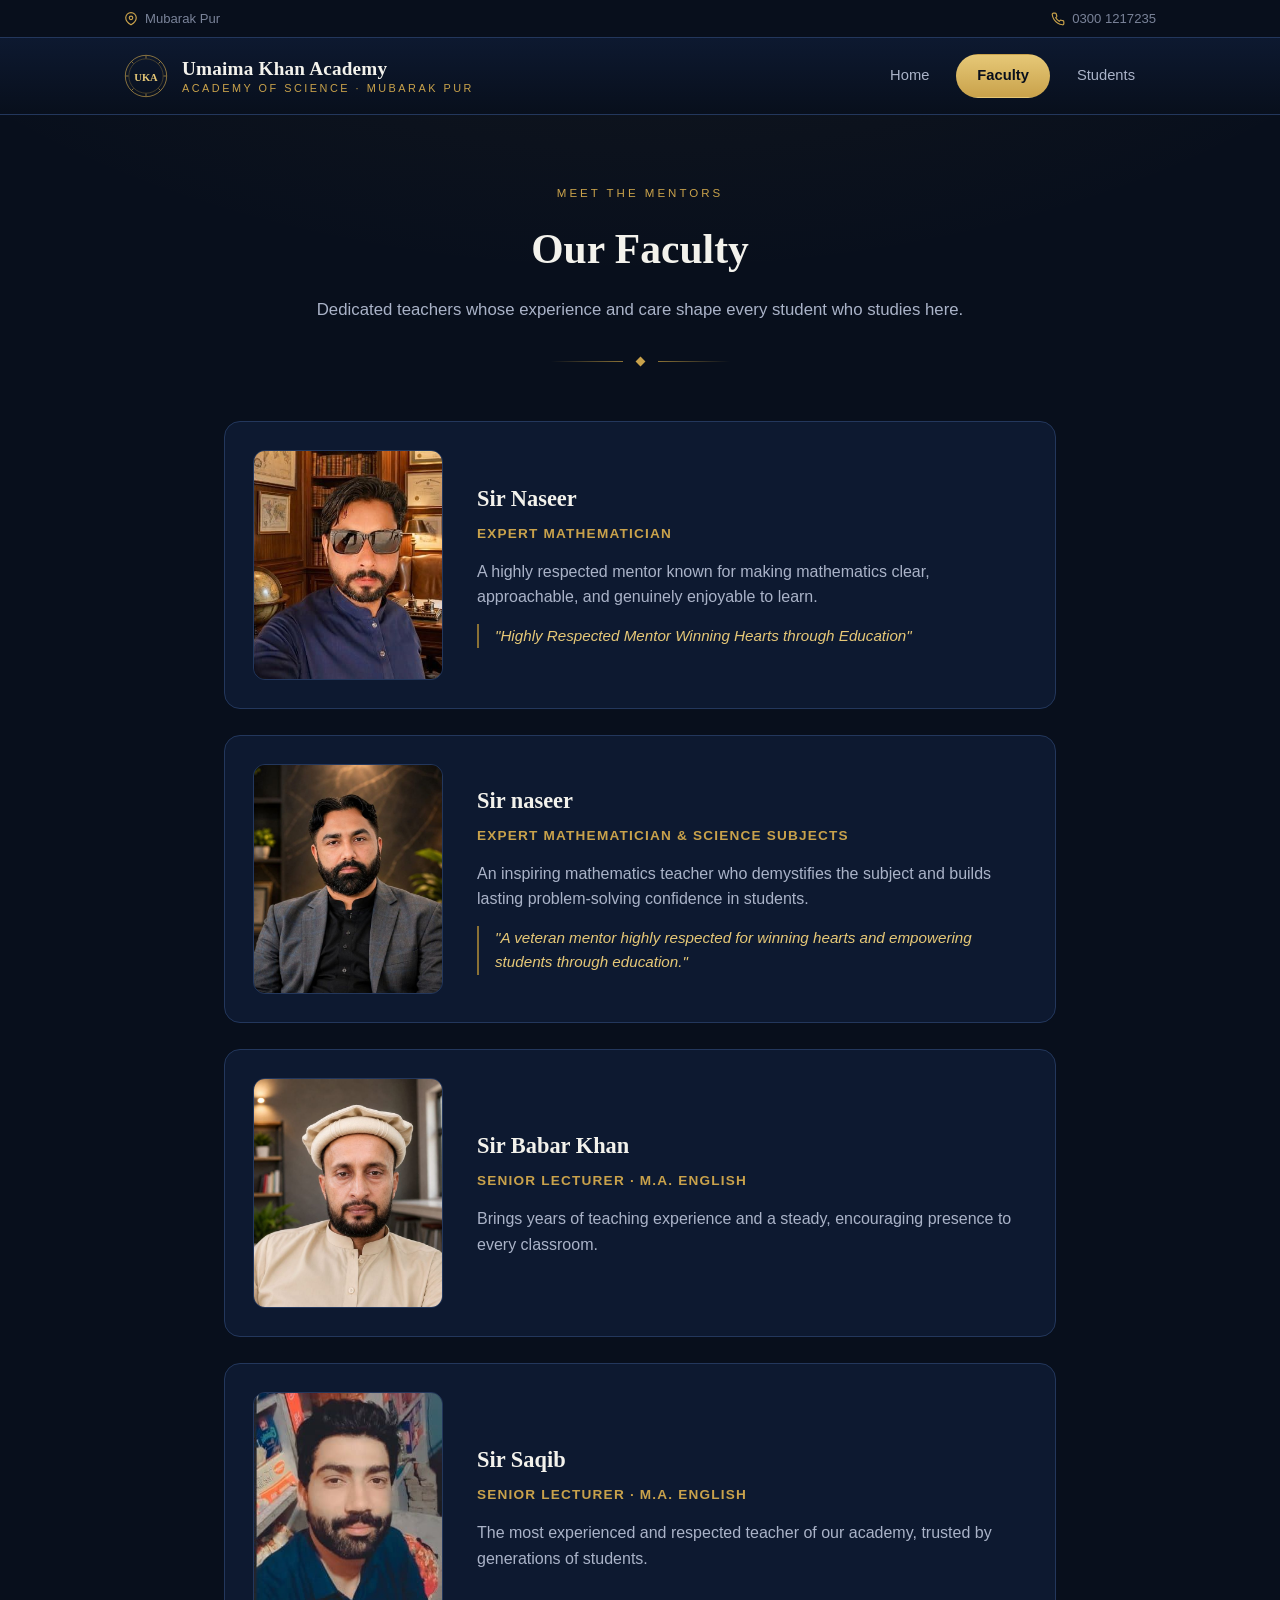
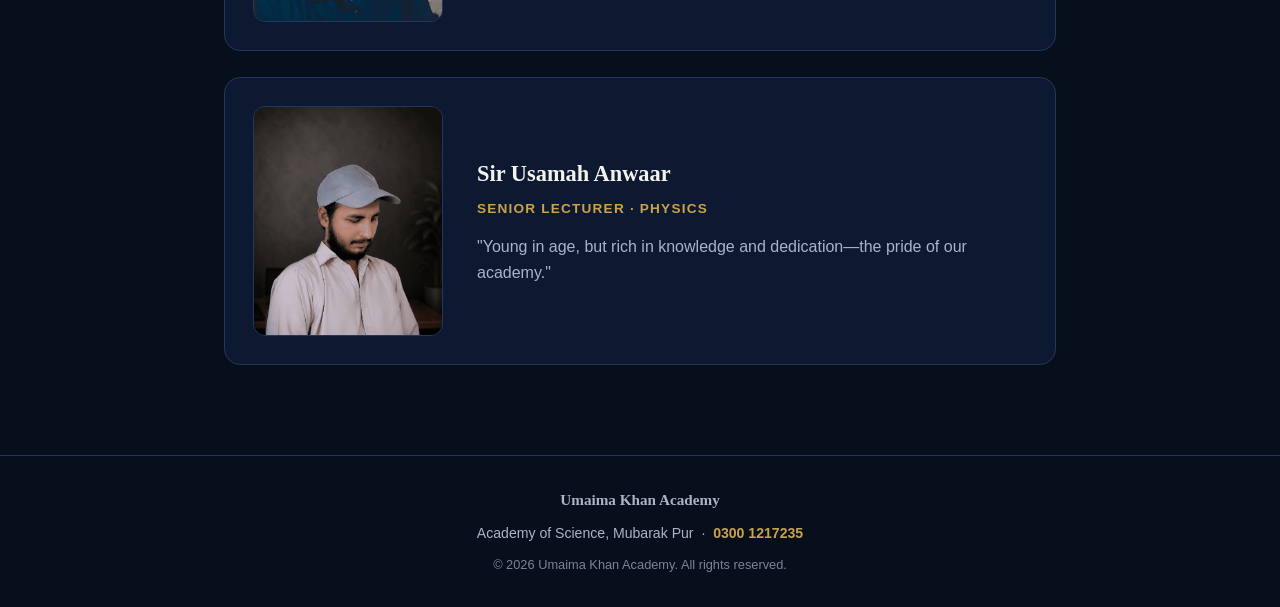
==== sir.html @ 602ef36a "Update sir.html" ====
<!DOCTYPE html>
<html lang="en">
<head>
    <meta charset="UTF-8">
    <meta name="viewport" content="width=device-width, initial-scale=1.0">
    <meta name="description" content="Meet the dedicated faculty of Umaima Khan Academy, Mubarak Pur — experienced mentors in Mathematics, Science, and English.">
    <meta name="theme-color" content="#080f1c">
    <link rel="icon" href="data:image/svg+xml,%3Csvg xmlns='http://www.w3.org/2000/svg' viewBox='0 0 100 100'%3E%3Ccircle cx='50' cy='50' r='47' fill='%23080f1c'/%3E%3Ccircle cx='50' cy='50' r='40' fill='none' stroke='%23c9a24b' stroke-width='3'/%3E%3Ctext x='50' y='63' text-anchor='middle' font-family='Georgia,serif' font-size='32' font-weight='700' fill='%23e6c877'%3EUKA%3C/text%3E%3C/svg%3E">
    <title>Our Faculty — Umaima Khan Academy</title>
    <link rel="preconnect" href="https://fonts.googleapis.com">
    <link rel="preconnect" href="https://fonts.gstatic.com" crossorigin>
    <link rel="stylesheet" href="css/style.css">
    <script src="js/splash.js" defer></script>
</head>
<body>

    <div id="site-splash" data-duration="1500" data-name="Rajab Khan" aria-hidden="true">
        <div class="spl-plaque">
            <span class="spl-corner spl-corner-tl"></span>
            <span class="spl-corner spl-corner-tr"></span>
            <span class="spl-corner spl-corner-bl"></span>
            <span class="spl-corner spl-corner-br"></span>

            <div class="spl-flourish">
                <svg viewBox="0 0 60 32" fill="none" xmlns="http://www.w3.org/2000/svg">
                    <path d="M2 16C10 16 12 6 20 6C26 6 26 16 30 16" stroke="currentColor" stroke-width="1" stroke-linecap="round"/>
                    <path d="M58 16C50 16 48 6 40 6C34 6 34 16 30 16" stroke="currentColor" stroke-width="1" stroke-linecap="round"/>
                    <circle cx="30" cy="16" r="2.4" fill="currentColor"/>
                </svg>
            </div>

            <div class="spl-ornament">
                <span class="spl-cline"></span><span class="spl-cdiamond"></span><span class="spl-cline spl-right"></span>
            </div>
            <div class="spl-eyebrow">Designed &amp; Developed by</div>
            <div class="spl-name">
                <span class="spl-shine"></span>
                <span class="spl-underline"></span>
            </div>
            <div class="spl-sub">Learn by <b>Hafiz Muhammad Husnain</b></div>

            <div class="spl-load-wrap">
                <div class="spl-load-track"><div class="spl-load-fill"></div></div>
                <span class="spl-load-label">LOADING <span class="spl-pct">0%</span></span>
            </div>
        </div>
    </div>


    <div class="topbar">
        <div class="topbar-inner">
            <span class="topbar-item topbar-address">
                <svg viewBox="0 0 24 24" fill="none" stroke="currentColor" stroke-width="2" stroke-linecap="round" stroke-linejoin="round"><path d="M21 10c0 7-9 12-9 12s-9-5-9-12a9 9 0 0 1 18 0z"/><circle cx="12" cy="10" r="3"/></svg>
                Mubarak Pur
            </span>
            <a href="tel:+923001217235" class="topbar-item">
                <svg viewBox="0 0 24 24" fill="none" stroke="currentColor" stroke-width="2" stroke-linecap="round" stroke-linejoin="round"><path d="M22 16.92v3a2 2 0 0 1-2.18 2 19.79 19.79 0 0 1-8.63-3.07 19.5 19.5 0 0 1-6-6 19.79 19.79 0 0 1-3.07-8.67A2 2 0 0 1 4.11 2h3a2 2 0 0 1 2 1.72c.127.96.361 1.903.7 2.81a2 2 0 0 1-.45 2.11L8.09 9.91a16 16 0 0 0 6 6l1.27-1.27a2 2 0 0 1 2.11-.45c.907.339 1.85.573 2.81.7A2 2 0 0 1 22 16.92z"/></svg>
                0300 1217235
            </a>
        </div>
    </div>

    <header class="site-header">
        <div class="nav-inner">
            <a href="index.html" class="brand">
                <svg class="crest" viewBox="0 0 100 100" role="img" aria-label="Umaima Khan Academy crest">
                    <circle cx="50" cy="50" r="47" fill="none" stroke="#c9a24b" stroke-width="1.5"/>
                    <circle cx="50" cy="50" r="39" fill="none" stroke="#8a7135" stroke-width="1"/>
                    <g stroke="#c9a24b" stroke-width="1.5">
                        <line x1="50" y1="4" x2="50" y2="10"/>
                        <line x1="50" y1="90" x2="50" y2="96"/>
                        <line x1="4" y1="50" x2="10" y2="50"/>
                        <line x1="90" y1="50" x2="96" y2="50"/>
                        <line x1="17" y1="17" x2="21.5" y2="21.5"/>
                        <line x1="83" y1="17" x2="78.5" y2="21.5"/>
                        <line x1="17" y1="83" x2="21.5" y2="78.5"/>
                        <line x1="83" y1="83" x2="78.5" y2="78.5"/>
                    </g>
                    <text x="50" y="61" text-anchor="middle" font-family="Fraunces, serif" font-size="24" font-weight="600" fill="#e6c877">UKA</text>
                </svg>
                <span class="brand-text">
                    <span class="brand-name">Umaima Khan Academy</span>
                    <span class="brand-tag">Academy of Science · Mubarak Pur</span>
                </span>
            </a>
            <ul class="nav-links">
                <li><a href="index.html">Home</a></li>
                <li><a href="sir.html" class="active">Faculty</a></li>
                <li><a href="student.html">Students</a></li>
            </ul>
        </div>
    </header>

    <div class="page-header">
        <span class="eyebrow">Meet the mentors</span>
        <h1>Our Faculty</h1>
        <p>Dedicated teachers whose experience and care shape every student who studies here.</p>
    </div>
    <div class="ornament">
        <span class="line"></span><span class="diamond"></span><span class="line right"></span>
    </div>

    <main class="faculty-list">

        <div class="teacher-card">
            <div class="teacher-photo">
                <img src="naseer.jpg" alt="Sir Naseer" loading="lazy" decoding="async">
            </div>
            <div class="teacher-info">
                <span class="teacher-name">Sir Naseer</span>
                <span class="teacher-role">Expert Mathematician</span>
                <p class="teacher-desc">A highly respected mentor known for making mathematics clear, approachable, and genuinely enjoyable to learn.</p>
                <p class="teacher-quote">"Highly Respected Mentor Winning Hearts through Education"</p>
            </div>
        </div>
        
        <div class="teacher-card">
            <div class="teacher-photo">
                <img src="imran.jpg" alt="MUHAMMAD IMRAN WAZIR" loading="lazy" decoding="async">
            </div>
            <div class="teacher-info">
                <span class="teacher-name">Sir naseer</span>
                <span class="teacher-role">Expert Mathematician & Science Subjects</span>
                <p class="teacher-desc">An inspiring mathematics teacher who demystifies the subject and builds lasting problem-solving confidence in students.</p>
                <p class="teacher-quote">"A veteran mentor highly respected for winning hearts and empowering students through education."</p>
            </div>
        </div>
        
        <div class="teacher-card">
            <div class="teacher-photo">
                <img src="babar.jpg" alt="Sir Babar khan" loading="lazy" decoding="async">
            </div>
            <div class="teacher-info">
                <span class="teacher-name">Sir Babar Khan</span>
                <span class="teacher-role">Senior Lecturer · M.A. English</span>
                <p class="teacher-desc">Brings years of teaching experience and a steady, encouraging presence to every classroom.</p>
            </div>
        </div>

        <div class="teacher-card">
            <div class="teacher-photo">
                <img src="saqib.jpg" alt="Sir Saqib" loading="lazy" decoding="async">
            </div>
            <div class="teacher-info">
                <span class="teacher-name">Sir Saqib</span>
                <span class="teacher-role">Senior Lecturer · M.A. English</span>
                <p class="teacher-desc">The most experienced and respected teacher of our academy, trusted by generations of students.</p>
            </div>
        </div>

        <div class="teacher-card">
            <div class="teacher-photo">
                <img src="osama.png" alt="osama" loading="lazy" decoding="async">
            </div>
            <div class="teacher-info">
                <span class="teacher-name">Sir Usamah Anwaar</span>
                <span class="teacher-role">Senior Lecturer · Physics</span>
                <p class="teacher-desc">"Young in age, but rich in knowledge and dedication—the pride of our academy."</p>
            </div>
        </div>

    </main>

    <footer class="site-footer">
        <div class="footer-inner">
            <span class="footer-brand">Umaima Khan Academy</span>
            <span class="footer-contact">Academy of Science, Mubarak Pur &nbsp;·&nbsp; <a href="tel:+923001217235">0300 1217235</a></span>
            <span class="footer-copy">&copy; 2026 Umaima Khan Academy. All rights reserved.</span>
        </div>
    </footer>

</body>
</html>
---- css/style.css ----
/* =========================================================
   UMAIMA KHAN ACADEMY — Official site stylesheet
   Palette: deep navy + certificate gold, academic serif + clean sans
   ========================================================= */

:root {
    --navy-950: #080f1c;
    --navy-900: #0d1930;
    --navy-850: #11213d;
    --navy-800: #172a4a;
    --navy-border: #23375c;

    --gold: #c9a24b;
    --gold-light: #e6c877;
    --gold-dim: #8a7135;

    --emerald: #2f8f6f;

    --text-primary: #f3f2ec;
    --text-secondary: #aab3c8;
    --text-muted: #7a8399;

    --serif: 'Fraunces', 'Georgia', serif;
    --sans: 'Inter', -apple-system, BlinkMacSystemFont, sans-serif;

    --container: 1080px;
}

* {
    margin: 0;
    padding: 0;
    box-sizing: border-box;
}

html {
    scroll-behavior: smooth;
}

body {
    background:
        radial-gradient(ellipse 900px 500px at 50% -10%, rgba(201, 162, 75, 0.08), transparent),
        var(--navy-950);
    color: var(--text-primary);
    font-family: var(--sans);
    line-height: 1.6;
    min-height: 100vh;
    display: flex;
    flex-direction: column;
}

a { color: inherit; }
img { display: block; max-width: 100%; }

:focus-visible {
    outline: 2px solid var(--gold-light);
    outline-offset: 3px;
}

/* ---------- Crest / emblem ---------- */
.crest {
    width: 44px;
    height: 44px;
    flex-shrink: 0;
}

.crest-lg {
    width: 96px;
    height: 96px;
    margin: 0 auto 28px auto;
}

/* ---------- Top utility bar ---------- */
.topbar {
    background: var(--navy-950);
    border-bottom: 1px solid var(--navy-border);
    font-size: 0.82rem;
    color: var(--text-muted);
}

.topbar-inner {
    max-width: var(--container);
    margin: 0 auto;
    padding: 8px 24px;
    display: flex;
    align-items: center;
    justify-content: space-between;
    gap: 16px;
}

.topbar-item {
    display: flex;
    align-items: center;
    gap: 7px;
    text-decoration: none;
    color: var(--text-muted);
    transition: color 0.2s ease;
}

.topbar-item svg {
    width: 14px;
    height: 14px;
    color: var(--gold);
    flex-shrink: 0;
}

a.topbar-item:hover {
    color: var(--gold-light);
}

/* ---------- Header / Nav ---------- */
.site-header {
    background: linear-gradient(180deg, var(--navy-900), var(--navy-950));
    border-bottom: 1px solid var(--navy-border);
    position: sticky;
    top: 0;
    z-index: 50;
}

.nav-inner {
    max-width: var(--container);
    margin: 0 auto;
    padding: 16px 24px;
    display: flex;
    align-items: center;
    justify-content: space-between;
    gap: 20px;
}

.brand {
    display: flex;
    align-items: center;
    gap: 14px;
    text-decoration: none;
}

.brand-text {
    display: flex;
    flex-direction: column;
    line-height: 1.15;
}

.brand-name {
    font-family: var(--serif);
    font-weight: 600;
    font-size: 1.2rem;
    color: var(--text-primary);
    letter-spacing: 0.2px;
    white-space: nowrap;
}

.brand-tag {
    font-size: 0.68rem;
    letter-spacing: 2.5px;
    text-transform: uppercase;
    color: var(--gold);
    margin-top: 2px;
}

.nav-links {
    display: flex;
    gap: 6px;
    list-style: none;
}

.nav-links a {
    display: inline-block;
    text-decoration: none;
    padding: 9px 20px;
    font-size: 0.92rem;
    font-weight: 500;
    color: var(--text-secondary);
    border-radius: 999px;
    border: 1px solid transparent;
    transition: all 0.25s ease;
}

.nav-links a:hover {
    color: var(--text-primary);
    border-color: var(--navy-border);
    background: var(--navy-850);
}

.nav-links a.active {
    color: var(--navy-950);
    background: linear-gradient(180deg, var(--gold-light), var(--gold));
    font-weight: 600;
}

/* ---------- Page header (interior pages) ---------- */
.page-header {
    text-align: center;
    max-width: 720px;
    margin: 64px auto 8px auto;
    padding: 0 24px;
}

.eyebrow {
    display: inline-block;
    font-size: 0.72rem;
    letter-spacing: 3px;
    text-transform: uppercase;
    color: var(--gold);
    margin-bottom: 14px;
}

.page-header h1 {
    font-family: var(--serif);
    font-weight: 600;
    font-size: 2.6rem;
    color: var(--text-primary);
}

.page-header p {
    margin-top: 14px;
    color: var(--text-secondary);
    font-size: 1.05rem;
}

.ornament {
    display: flex;
    align-items: center;
    justify-content: center;
    gap: 14px;
    margin: 26px auto 56px auto;
}

.ornament .line {
    width: 72px;
    height: 1px;
    background: linear-gradient(90deg, transparent, var(--gold-dim));
}

.ornament .line.right {
    background: linear-gradient(90deg, var(--gold-dim), transparent);
}

.ornament .diamond {
    width: 7px;
    height: 7px;
    background: var(--gold);
    transform: rotate(45deg);
}

/* ---------- Hero (home) ---------- */
.hero {
    max-width: var(--container);
    margin: 0 auto;
    padding: 72px 24px 40px 24px;
    text-align: center;
}

.hero-frame {
    border: 1px solid var(--navy-border);
    border-radius: 4px;
    padding: 56px 32px;
    position: relative;
    background: linear-gradient(180deg, rgba(23, 42, 74, 0.35), transparent);
}

.hero-frame::before,
.hero-frame::after {
    content: "";
    position: absolute;
    width: 28px;
    height: 28px;
    border: 1px solid var(--gold-dim);
}

.hero-frame::before {
    top: -1px;
    left: -1px;
    border-right: none;
    border-bottom: none;
}

.hero-frame::after {
    bottom: -1px;
    right: -1px;
    border-left: none;
    border-top: none;
}

.hero-eyebrow {
    color: var(--text-secondary);
    font-size: 1rem;
    text-transform: uppercase;
    letter-spacing: 4px;
    font-weight: 500;
}

.hero-title {
    font-family: var(--serif);
    font-weight: 700;
    font-size: clamp(2.6rem, 6vw, 4.4rem);
    color: var(--text-primary);
    line-height: 1.1;
    margin: 14px 0 18px 0;
}

.hero-title em {
    font-style: normal;
    color: var(--gold);
}

.hero-sub {
    max-width: 520px;
    margin: 0 auto;
    color: var(--text-secondary);
    font-size: 1.05rem;
}

/* ---------- Feature cards ---------- */
.features {
    max-width: var(--container);
    margin: 20px auto 90px auto;
    padding: 0 24px;
    display: grid;
    grid-template-columns: repeat(3, 1fr);
    gap: 22px;
}

.feature-card {
    background: var(--navy-900);
    border: 1px solid var(--navy-border);
    border-radius: 14px;
    padding: 32px 26px;
    transition: transform 0.25s ease, border-color 0.25s ease;
}

.feature-card:hover {
    transform: translateY(-4px);
    border-color: var(--gold-dim);
}

.feature-icon {
    width: 42px;
    height: 42px;
    margin-bottom: 18px;
    color: var(--gold);
}

.feature-card h3 {
    font-family: var(--serif);
    font-weight: 600;
    font-size: 1.15rem;
    margin-bottom: 8px;
    color: var(--text-primary);
}

.feature-card p {
    color: var(--text-secondary);
    font-size: 0.95rem;
}

/* ---------- Faculty cards ---------- */
.faculty-list {
    max-width: 880px;
    margin: 0 auto;
    padding: 0 24px 90px 24px;
    display: flex;
    flex-direction: column;
    gap: 26px;
}

.teacher-card {
    background: var(--navy-900);
    border: 1px solid var(--navy-border);
    border-radius: 16px;
    padding: 28px;
    display: flex;
    align-items: center;
    gap: 34px;
    transition: transform 0.25s ease, border-color 0.25s ease;
}

.teacher-card:hover {
    transform: translateY(-3px);
    border-color: var(--gold-dim);
}

.teacher-photo {
    width: 190px;
    height: 230px;
    flex-shrink: 0;
    border-radius: 12px;
    overflow: hidden;
    border: 1px solid var(--navy-border);
    position: relative;
    background: var(--navy-850);
}

.teacher-photo img {
    width: 100%;
    height: 100%;
    object-fit: cover;
    object-position: center 15%;
    display: block;
}

.teacher-info {
    flex: 1;
}

.teacher-name {
    font-family: var(--serif);
    font-weight: 600;
    font-size: 1.4rem;
    color: var(--text-primary);
    display: block;
}

.teacher-role {
    color: var(--gold);
    font-size: 0.85rem;
    letter-spacing: 1.2px;
    text-transform: uppercase;
    font-weight: 600;
    display: block;
    margin: 6px 0 14px 0;
}

.teacher-desc {
    color: var(--text-secondary);
    font-size: 1rem;
}

.teacher-quote {
    margin-top: 14px;
    padding-left: 16px;
    border-left: 2px solid var(--gold-dim);
    color: var(--gold-light);
    font-style: italic;
    font-size: 0.95rem;
}

/* ---------- Student grid ---------- */
.student-grid {
    max-width: var(--container);
    margin: 0 auto;
    padding: 0 24px 90px 24px;
    display: grid;
    grid-template-columns: repeat(3, 1fr);
    gap: 22px;
}

.student-card {
    background: var(--navy-900);
    border: 1px solid var(--navy-border);
    border-radius: 14px;
    overflow: hidden;
    transition: transform 0.25s ease, border-color 0.25s ease;
}

.student-card:hover {
    transform: translateY(-4px);
    border-color: var(--gold-dim);
}

.student-photo {
    width: 100%;
    aspect-ratio: 1 / 1;
    overflow: hidden;
    border-bottom: 1px solid var(--navy-border);
    background: var(--navy-850);
    display: flex;
    align-items: center;
    justify-content: center;
    padding: 10px;
    box-sizing: border-box;
}

.student-photo img {
    max-width: 100%;
    max-height: 100%;
    width: auto;
    height: auto;
    object-fit: contain;
    display: block;
    border-radius: 6px;
}

.student-body {
    padding: 18px 20px 22px 20px;
}

.student-name {
    font-family: var(--serif);
    font-weight: 600;
    font-size: 1.15rem;
    color: var(--text-primary);
}

.student-grade {
    display: inline-block;
    margin-top: 8px;
    font-size: 0.75rem;
    letter-spacing: 1px;
    text-transform: uppercase;
    color: var(--navy-950);
    background: linear-gradient(180deg, var(--gold-light), var(--gold));
    padding: 4px 12px;
    border-radius: 999px;
    font-weight: 700;
}

/* ---------- Footer ---------- */
.site-footer {
    margin-top: auto;
    border-top: 1px solid var(--navy-border);
    background: var(--navy-950);
    padding: 32px 24px;
    text-align: center;
}

.footer-inner {
    max-width: var(--container);
    margin: 0 auto;
    display: flex;
    flex-direction: column;
    align-items: center;
    gap: 10px;
}

.footer-brand {
    font-family: var(--serif);
    font-weight: 600;
    color: var(--text-secondary);
    font-size: 0.95rem;
}

.footer-contact {
    color: var(--text-secondary);
    font-size: 0.88rem;
}

.footer-contact a {
    color: var(--gold);
    text-decoration: none;
    font-weight: 600;
}

.footer-contact a:hover {
    color: var(--gold-light);
    text-decoration: underline;
}

.footer-copy {
    color: var(--text-muted);
    font-size: 0.8rem;
}

/* ---------- Responsive ---------- */
@media (max-width: 900px) {
    .features,
    .student-grid {
        grid-template-columns: repeat(2, 1fr);
    }
}

@media (max-width: 720px) {
    .topbar-inner {
        padding: 7px 16px;
        font-size: 0.76rem;
    }

    .topbar-address {
        display: none;
    }

    .nav-inner {
        flex-wrap: wrap;
        justify-content: center;
        gap: 12px;
        padding: 14px 16px;
    }

    .brand-tag {
        display: none;
    }

    .nav-links {
        width: 100%;
        justify-content: center;
    }

    .nav-links a {
        padding: 8px 16px;
        font-size: 0.86rem;
    }

    .hero-frame {
        padding: 40px 20px;
    }

    .teacher-card {
        flex-direction: column;
        text-align: center;
    }

    .teacher-photo {
        width: 100%;
        max-width: 240px;
        height: 240px;
    }

    .teacher-quote {
        text-align: left;
    }
}

@media (max-width: 560px) {
    .features,
    .student-grid {
        grid-template-columns: 1fr;
    }

    .page-header h1 {
        font-size: 2rem;
    }

    .crest {
        width: 38px;
        height: 38px;
    }

    .brand-name {
        font-size: 1.05rem;
    }
}

@media (prefers-reduced-motion: reduce) {
    * {
        transition: none !important;
    }
}

/* =========================================================
   Intro splash (credit screen) — shared across all pages
   Duration is controlled per-page via data-duration on #site-splash;
   see js/splash.js for the timing logic.
   ========================================================= */
#site-splash {
    position: fixed;
    inset: 0;
    z-index: 9999;
    background:
        radial-gradient(ellipse 950px 620px at 50% 40%, rgba(246,205,111,0.18), transparent 62%),
        radial-gradient(ellipse 700px 520px at 78% 80%, rgba(52,168,132,0.14), transparent 65%),
        radial-gradient(ellipse 600px 460px at 15% 15%, rgba(52,168,132,0.10), transparent 65%),
        var(--navy-950);
    display: flex;
    align-items: center;
    justify-content: center;
    text-align: center;
    padding: 20px;
    box-sizing: border-box;
    transition: opacity 0.5s ease;
}

#site-splash.spl-fade-out {
    opacity: 0;
    pointer-events: none;
}

.spl-plaque {
    position: relative;
    box-sizing: border-box;
    max-width: 440px;
    width: 100%;
    padding: 46px 52px;
    border-radius: 4px;
    background: linear-gradient(160deg, rgba(22,34,58,0.68), rgba(10,17,32,0.62));
    border: 1px solid rgba(246, 205, 111, 0.35);
    box-shadow: 0 30px 90px rgba(0,0,0,0.55), 0 0 60px rgba(217,159,47,0.12), inset 0 0 1px rgba(246,205,111,0.45);
    backdrop-filter: blur(4px);
    opacity: 0;
    transform: scale(0.96);
    animation-name: spl-plaque-in;
    animation-timing-function: cubic-bezier(.2,.7,.3,1);
    animation-fill-mode: forwards;
}

.spl-plaque::before {
    content: "";
    position: absolute;
    inset: 6px;
    border: 1px solid rgba(246, 205, 111, 0.16);
    pointer-events: none;
}

@keyframes spl-plaque-in {
    to { opacity: 1; transform: scale(1); }
}

.spl-corner {
    position: absolute;
    width: 15px;
    height: 15px;
    border: 1px solid #f0c869;
    opacity: 0;
    animation-name: spl-corner-in;
    animation-timing-function: ease;
    animation-fill-mode: forwards;
}

.spl-corner-tl { top: -1px; left: -1px; border-right: none; border-bottom: none; }
.spl-corner-tr { top: -1px; right: -1px; border-left: none; border-bottom: none; }
.spl-corner-bl { bottom: -1px; left: -1px; border-right: none; border-top: none; }
.spl-corner-br { bottom: -1px; right: -1px; border-left: none; border-top: none; }

@keyframes spl-corner-in {
    to { opacity: 0.9; }
}

.spl-flourish {
    display: flex;
    align-items: center;
    justify-content: center;
    opacity: 0;
    animation-name: spl-fade-up;
    animation-timing-function: ease;
    animation-fill-mode: forwards;
}

.spl-flourish svg {
    width: 28px;
    height: 15px;
    color: #34a884;
}

.spl-ornament {
    display: flex;
    align-items: center;
    justify-content: center;
    gap: 12px;
    margin-top: 12px;
    opacity: 0;
    animation-name: spl-fade-up;
    animation-timing-function: ease;
    animation-fill-mode: forwards;
}

.spl-ornament .spl-cline {
    width: 38px;
    height: 1px;
    background: linear-gradient(90deg, transparent, #a97a2b);
}

.spl-ornament .spl-cline.spl-right {
    background: linear-gradient(90deg, #a97a2b, transparent);
}

.spl-ornament .spl-cdiamond {
    width: 5px;
    height: 5px;
    background: #f0c869;
    transform: rotate(45deg);
    flex-shrink: 0;
    box-shadow: 0 0 6px rgba(240,200,105,0.7);
}

.spl-eyebrow {
    margin-top: 16px;
    font-family: var(--sans);
    font-weight: 500;
    font-size: 0.68rem;
    letter-spacing: 3.5px;
    text-transform: uppercase;
    color: #b39a6e;
    opacity: 0;
    animation-name: spl-fade-up;
    animation-timing-function: ease;
    animation-fill-mode: forwards;
}

.spl-name {
    margin-top: 10px;
    font-family: var(--serif);
    font-weight: 600;
    font-size: clamp(1.7rem, 7.5vw, 3.1rem);
    letter-spacing: 0.5px;
    position: relative;
    display: inline-block;
    overflow: hidden;
    padding: 0 8px;
    white-space: nowrap;
    max-width: 100%;
    filter: drop-shadow(0 0 14px rgba(240,200,105,0.4));
}

.spl-letter {
    display: inline-block;
    opacity: 0;
    filter: blur(6px);
    transform: translateY(14px);
    animation-name: spl-letter-in;
    animation-timing-function: ease;
    animation-fill-mode: forwards;
    background: linear-gradient(180deg, #fff6df 0%, #f6cd6f 40%, #d99f2f 100%);
    -webkit-background-clip: text;
    background-clip: text;
    color: transparent;
}

.spl-shine {
    position: absolute;
    top: 0;
    left: -60%;
    width: 40%;
    height: 100%;
    background: linear-gradient(120deg, transparent, rgba(255, 246, 220, 0.9), transparent);
    transform: skewX(-20deg);
    animation-name: spl-shine-sweep;
    animation-timing-function: ease;
    animation-fill-mode: forwards;
    pointer-events: none;
    mix-blend-mode: overlay;
}

.spl-underline {
    display: block;
    height: 1px;
    margin: 10px auto 0 auto;
    max-width: 200px;
    background: linear-gradient(90deg, transparent, #f0c869, transparent);
    width: 0%;
    animation-name: spl-draw-line;
    animation-timing-function: ease;
    animation-fill-mode: forwards;
}

.spl-sub {
    margin-top: 18px;
    font-family: var(--sans);
    font-size: clamp(0.76rem, 2.8vw, 0.9rem);
    color: #c4a879;
    letter-spacing: 0.4px;
    opacity: 0;
    animation-name: spl-fade-up;
    animation-timing-function: ease;
    animation-fill-mode: forwards;
}

.spl-sub b {
    color: #f6cd6f;
    font-weight: 600;
}

.spl-load-wrap {
    margin-top: 24px;
    display: flex;
    flex-direction: column;
    align-items: center;
    gap: 8px;
    opacity: 0;
    animation-name: spl-fade-up;
    animation-timing-function: ease;
    animation-fill-mode: forwards;
}

.spl-load-track {
    width: 190px;
    max-width: 55vw;
    height: 2px;
    background: rgba(240, 200, 105, 0.15);
    border-radius: 2px;
    overflow: hidden;
}

.spl-load-fill {
    height: 100%;
    width: 0%;
    background: linear-gradient(90deg, #c9922e, #fff3d0);
    box-shadow: 0 0 8px rgba(240,200,105,0.6);
    animation-name: spl-load-fill;
    animation-timing-function: cubic-bezier(.25,.1,.25,1);
    animation-fill-mode: forwards;
}

.spl-load-label {
    font-family: var(--sans);
    font-size: 0.62rem;
    letter-spacing: 2.5px;
    text-transform: uppercase;
    color: #6d7996;
}

.spl-load-label .spl-pct {
    color: #f0c869;
    font-weight: 600;
}

@keyframes spl-fade-up {
    from { opacity: 0; transform: translateY(8px); }
    to   { opacity: 1; transform: translateY(0); }
}

@keyframes spl-letter-in {
    from { opacity: 0; filter: blur(6px); transform: translateY(14px); }
    to   { opacity: 1; filter: blur(0); transform: translateY(0); }
}

@keyframes spl-shine-sweep {
    from { left: -60%; }
    to   { left: 130%; }
}

@keyframes spl-draw-line {
    from { width: 0%; }
    to   { width: 100%; }
}

@keyframes spl-load-fill {
    from { width: 0%; }
    to   { width: 100%; }
}

@media (max-width: 480px) {
    .spl-plaque { padding: 30px 20px; }
    .spl-flourish svg { width: 22px; height: 12px; }
    .spl-ornament .spl-cline { width: 24px; }
    .spl-eyebrow { font-size: 0.58rem; letter-spacing: 2.5px; }
    .spl-sub { padding: 0 6px; white-space: normal; }
    .spl-corner { width: 11px; height: 11px; }
}

@media (max-width: 340px) {
    .spl-name { font-size: 1.45rem; }
}

@media (prefers-reduced-motion: reduce) {
    #site-splash { display: none !important; }
}
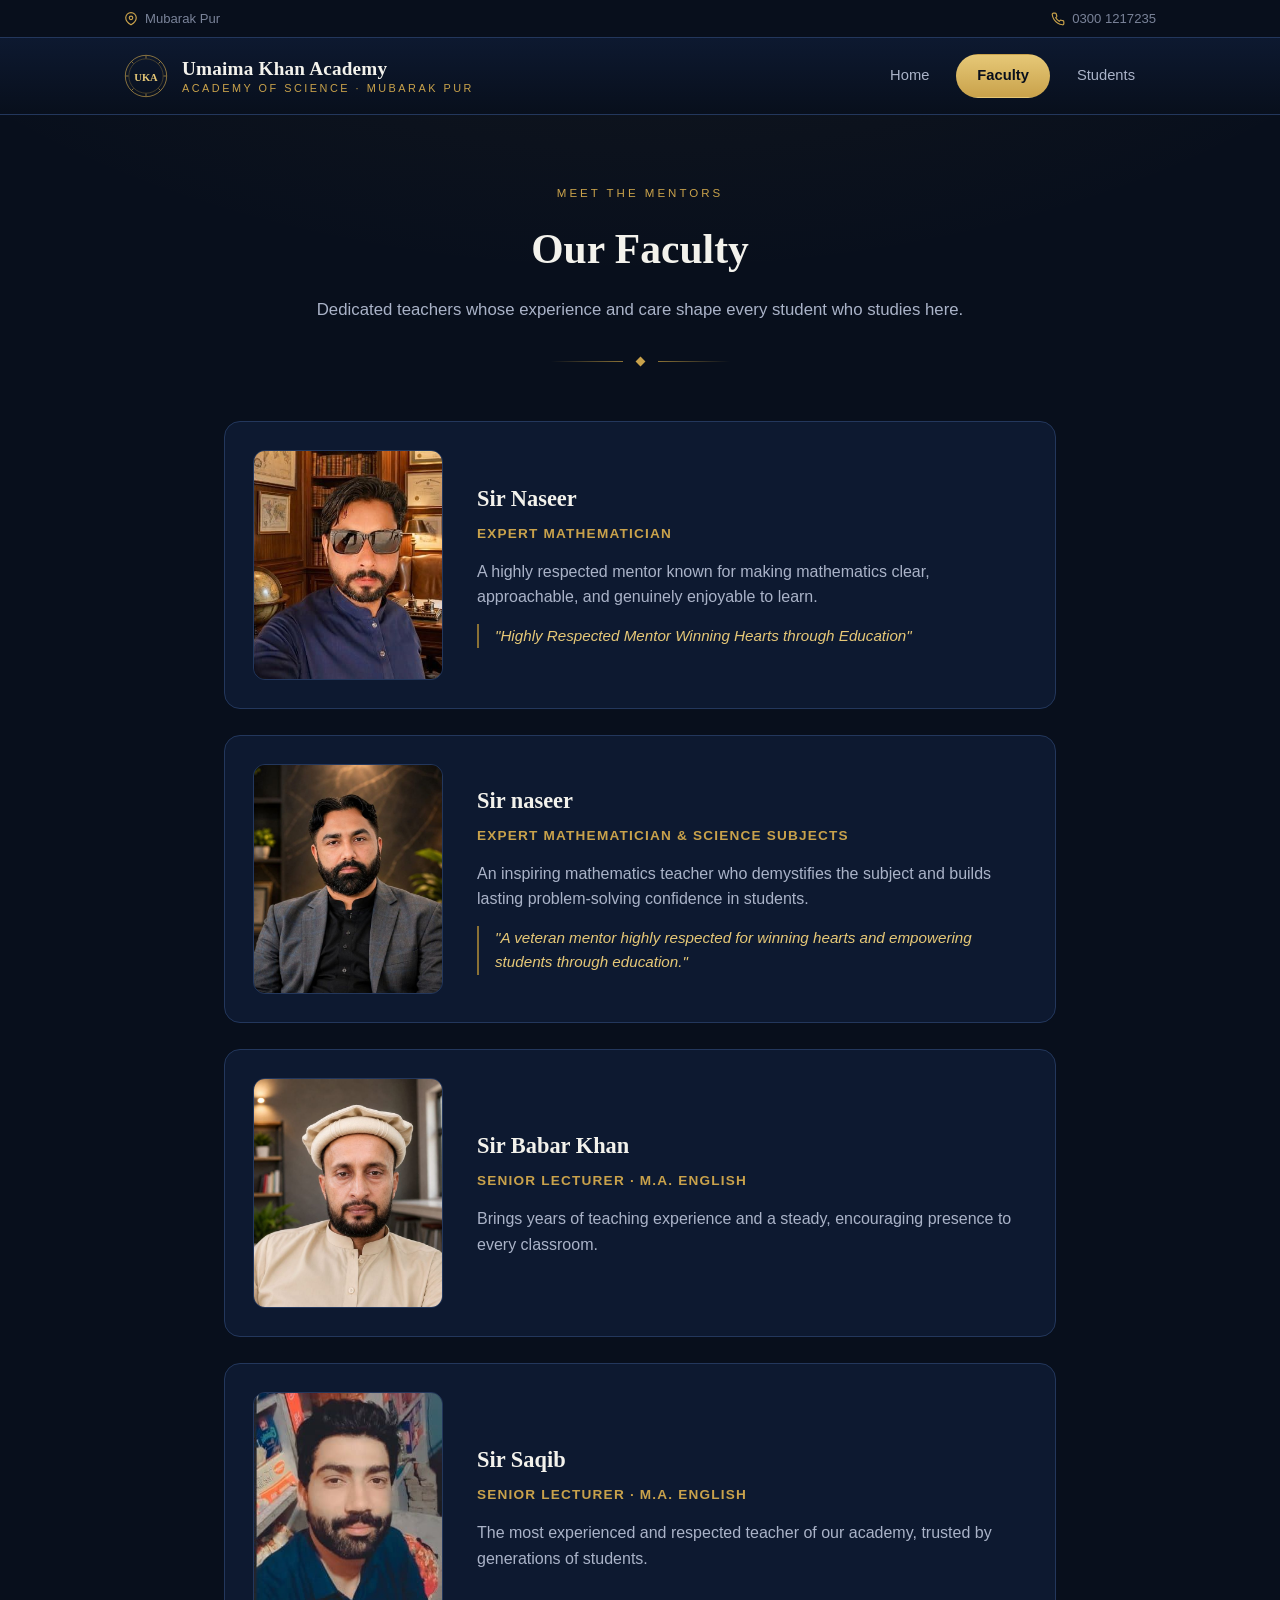
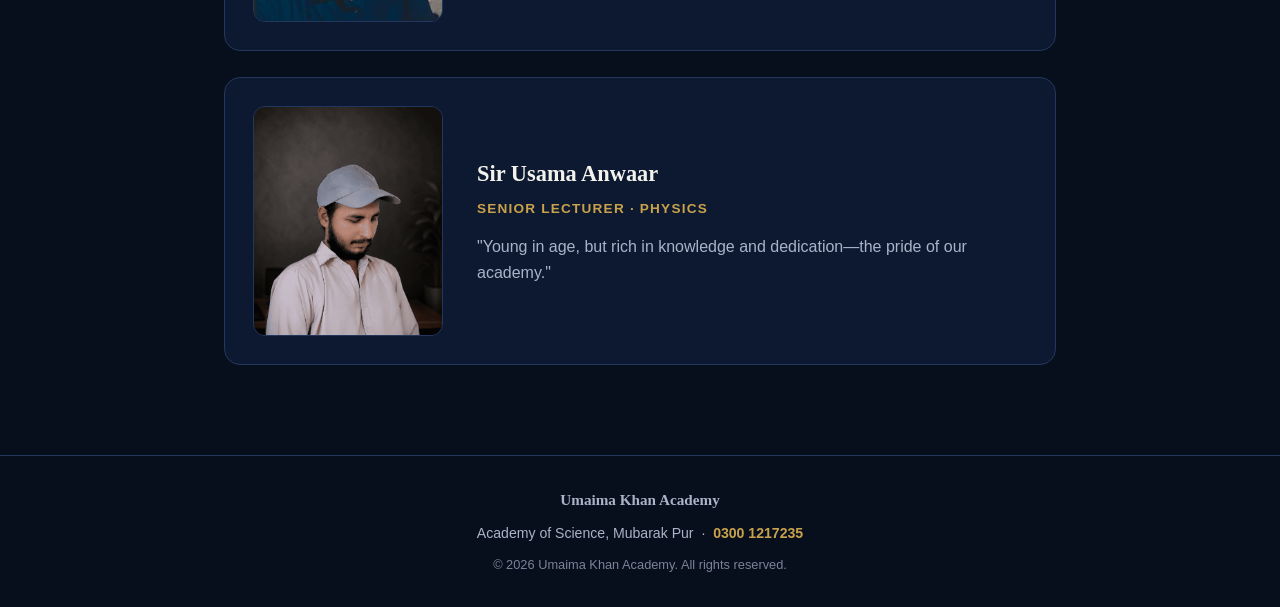
==== commit 26a9fc04: "Update sir.html" ====
--- a/sir.html
+++ b/sir.html
@@ -153,7 +153,7 @@
                 <img src="osama.png" alt="osama" loading="lazy" decoding="async">
             </div>
             <div class="teacher-info">
-                <span class="teacher-name">Sir Usamah Anwaar</span>
+                <span class="teacher-name">Sir Usama Anwaar</span>
                 <span class="teacher-role">Senior Lecturer · Physics</span>
                 <p class="teacher-desc">"Young in age, but rich in knowledge and dedication—the pride of our academy."</p>
             </div>
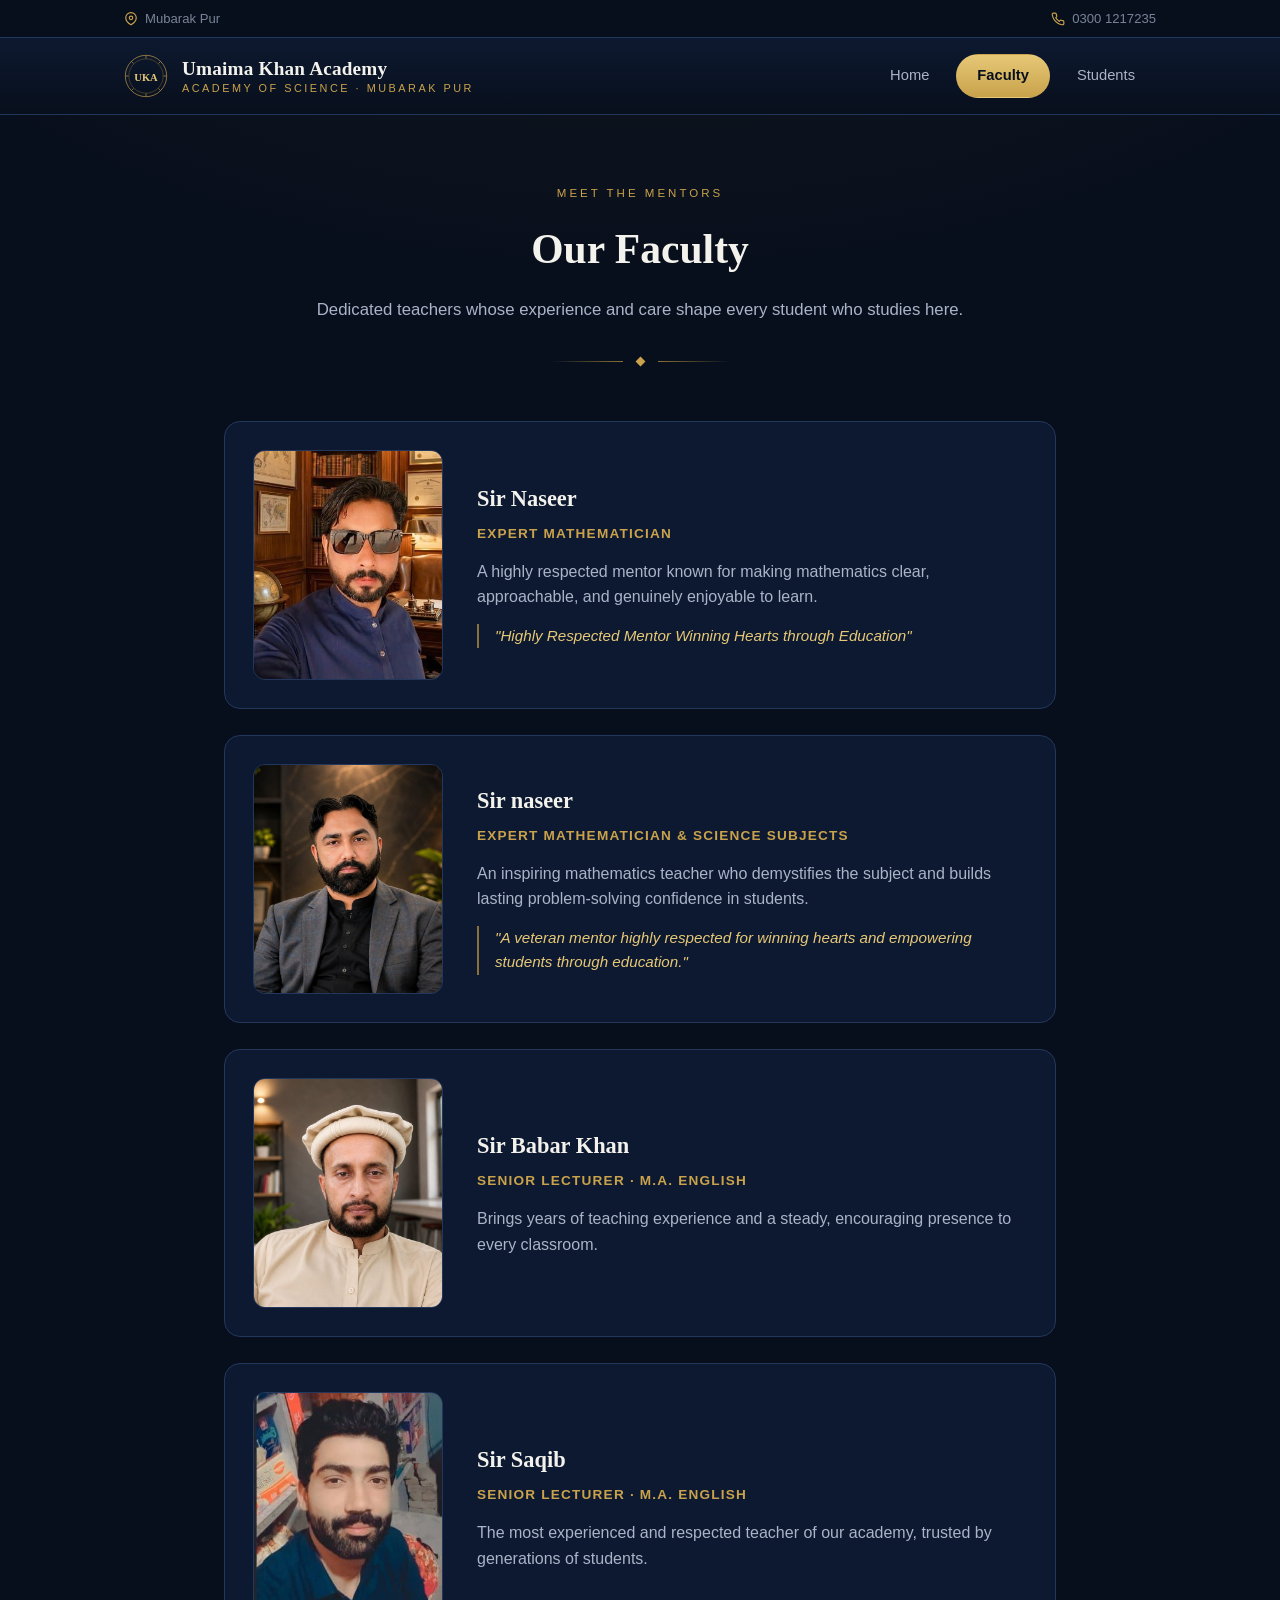
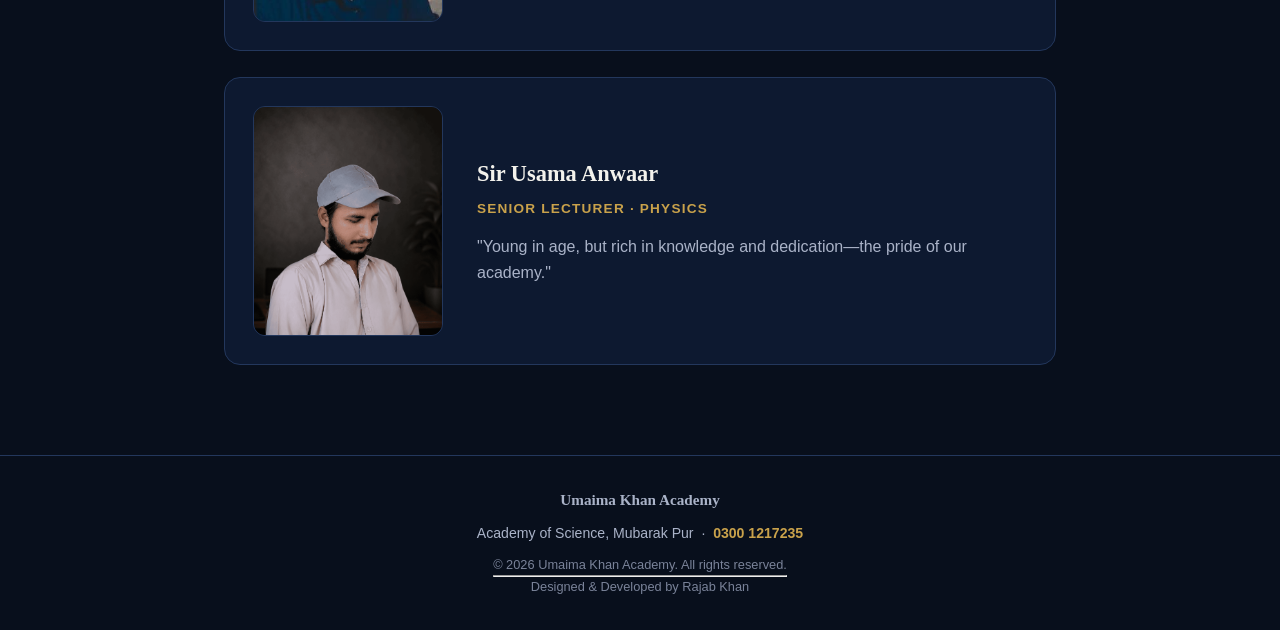
==== commit 5e0f6474: "umaima khan academy" ====
--- a/sir.html
+++ b/sir.html
@@ -14,7 +14,7 @@
 </head>
 <body>
 
-    <div id="site-splash" data-duration="1500" data-name="Rajab Khan" aria-hidden="true">
+    <div id="site-splash" data-duration="1500" data-name="Umaima Khan Academy" aria-hidden="true">
         <div class="spl-plaque">
             <span class="spl-corner spl-corner-tl"></span>
             <span class="spl-corner spl-corner-tr"></span>
@@ -32,12 +32,12 @@
             <div class="spl-ornament">
                 <span class="spl-cline"></span><span class="spl-cdiamond"></span><span class="spl-cline spl-right"></span>
             </div>
-            <div class="spl-eyebrow">Designed &amp; Developed by</div>
+            <div class="spl-eyebrow">Academy&amp; education sistem</div>
             <div class="spl-name">
                 <span class="spl-shine"></span>
                 <span class="spl-underline"></span>
             </div>
-            <div class="spl-sub">Learn by <b>Hafiz Muhammad Husnain</b></div>
+            <div class="spl-sub">alnaseer<b> sistem of education</b></div>
 
             <div class="spl-load-wrap">
                 <div class="spl-load-track"><div class="spl-load-fill"></div></div>
@@ -165,7 +165,8 @@
         <div class="footer-inner">
             <span class="footer-brand">Umaima Khan Academy</span>
             <span class="footer-contact">Academy of Science, Mubarak Pur &nbsp;·&nbsp; <a href="tel:+923001217235">0300 1217235</a></span>
-            <span class="footer-copy">&copy; 2026 Umaima Khan Academy. All rights reserved.</span>
+            <span class="footer-copy">&copy; 2026 Umaima Khan Academy. All rights reserved. 
+              <hr> Designed & Developed by Rajab Khan</span>
         </div>
     </footer>
 
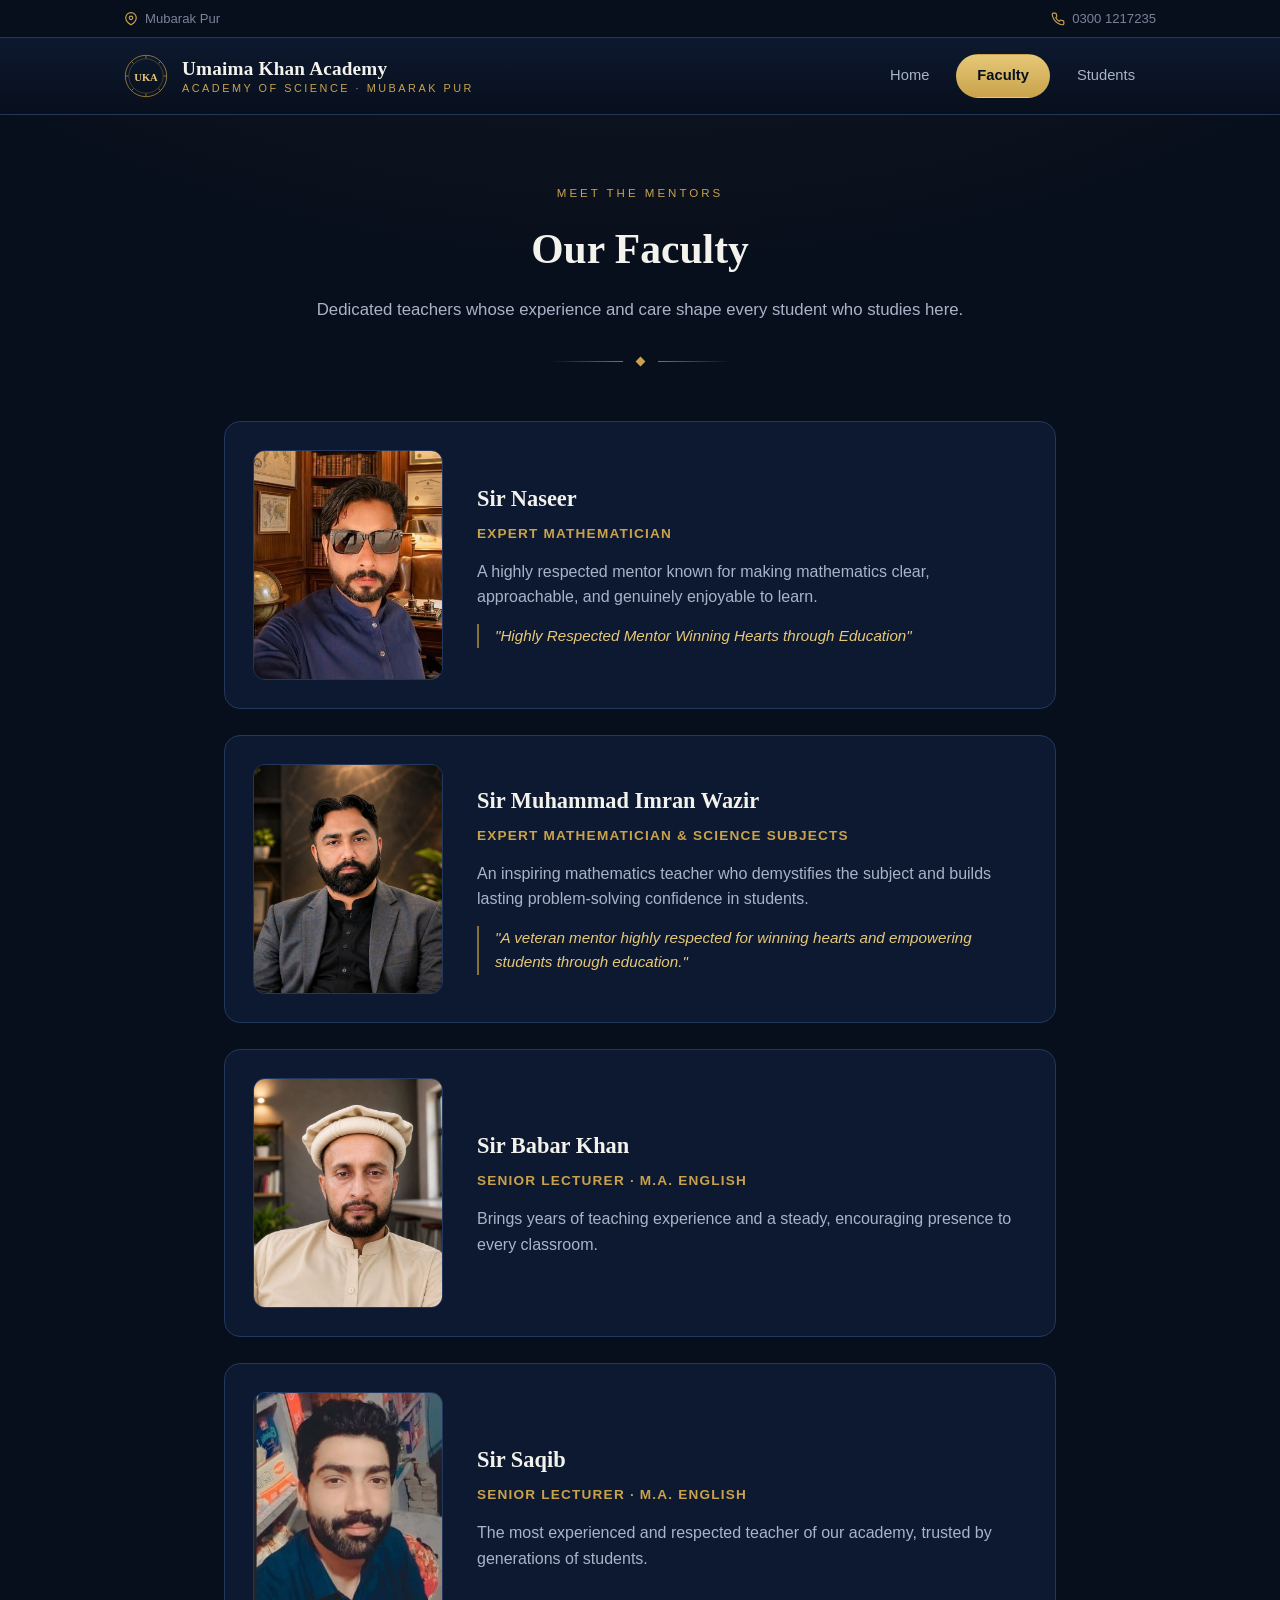
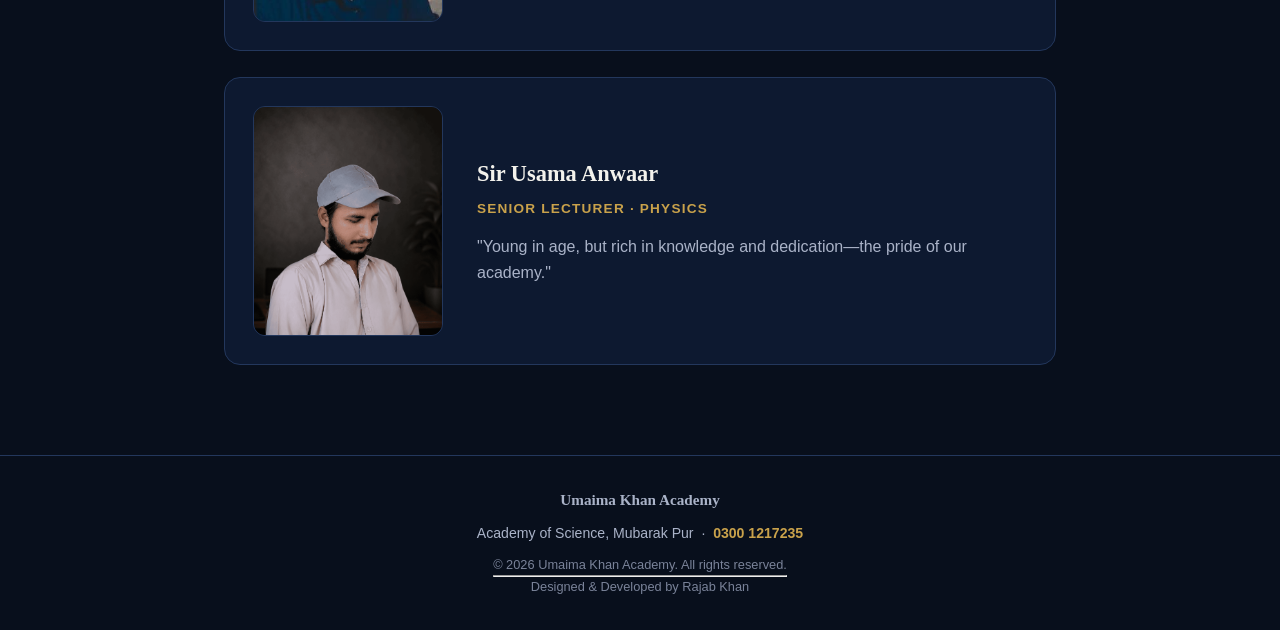
==== commit 2ff76336: "Update sir.html" ====
--- a/sir.html
+++ b/sir.html
@@ -119,7 +119,7 @@
                 <img src="imran.jpg" alt="MUHAMMAD IMRAN WAZIR" loading="lazy" decoding="async">
             </div>
             <div class="teacher-info">
-                <span class="teacher-name">Sir naseer</span>
+                <span class="teacher-name">Sir Muhammad Imran Wazir</span>
                 <span class="teacher-role">Expert Mathematician & Science Subjects</span>
                 <p class="teacher-desc">An inspiring mathematics teacher who demystifies the subject and builds lasting problem-solving confidence in students.</p>
                 <p class="teacher-quote">"A veteran mentor highly respected for winning hearts and empowering students through education."</p>
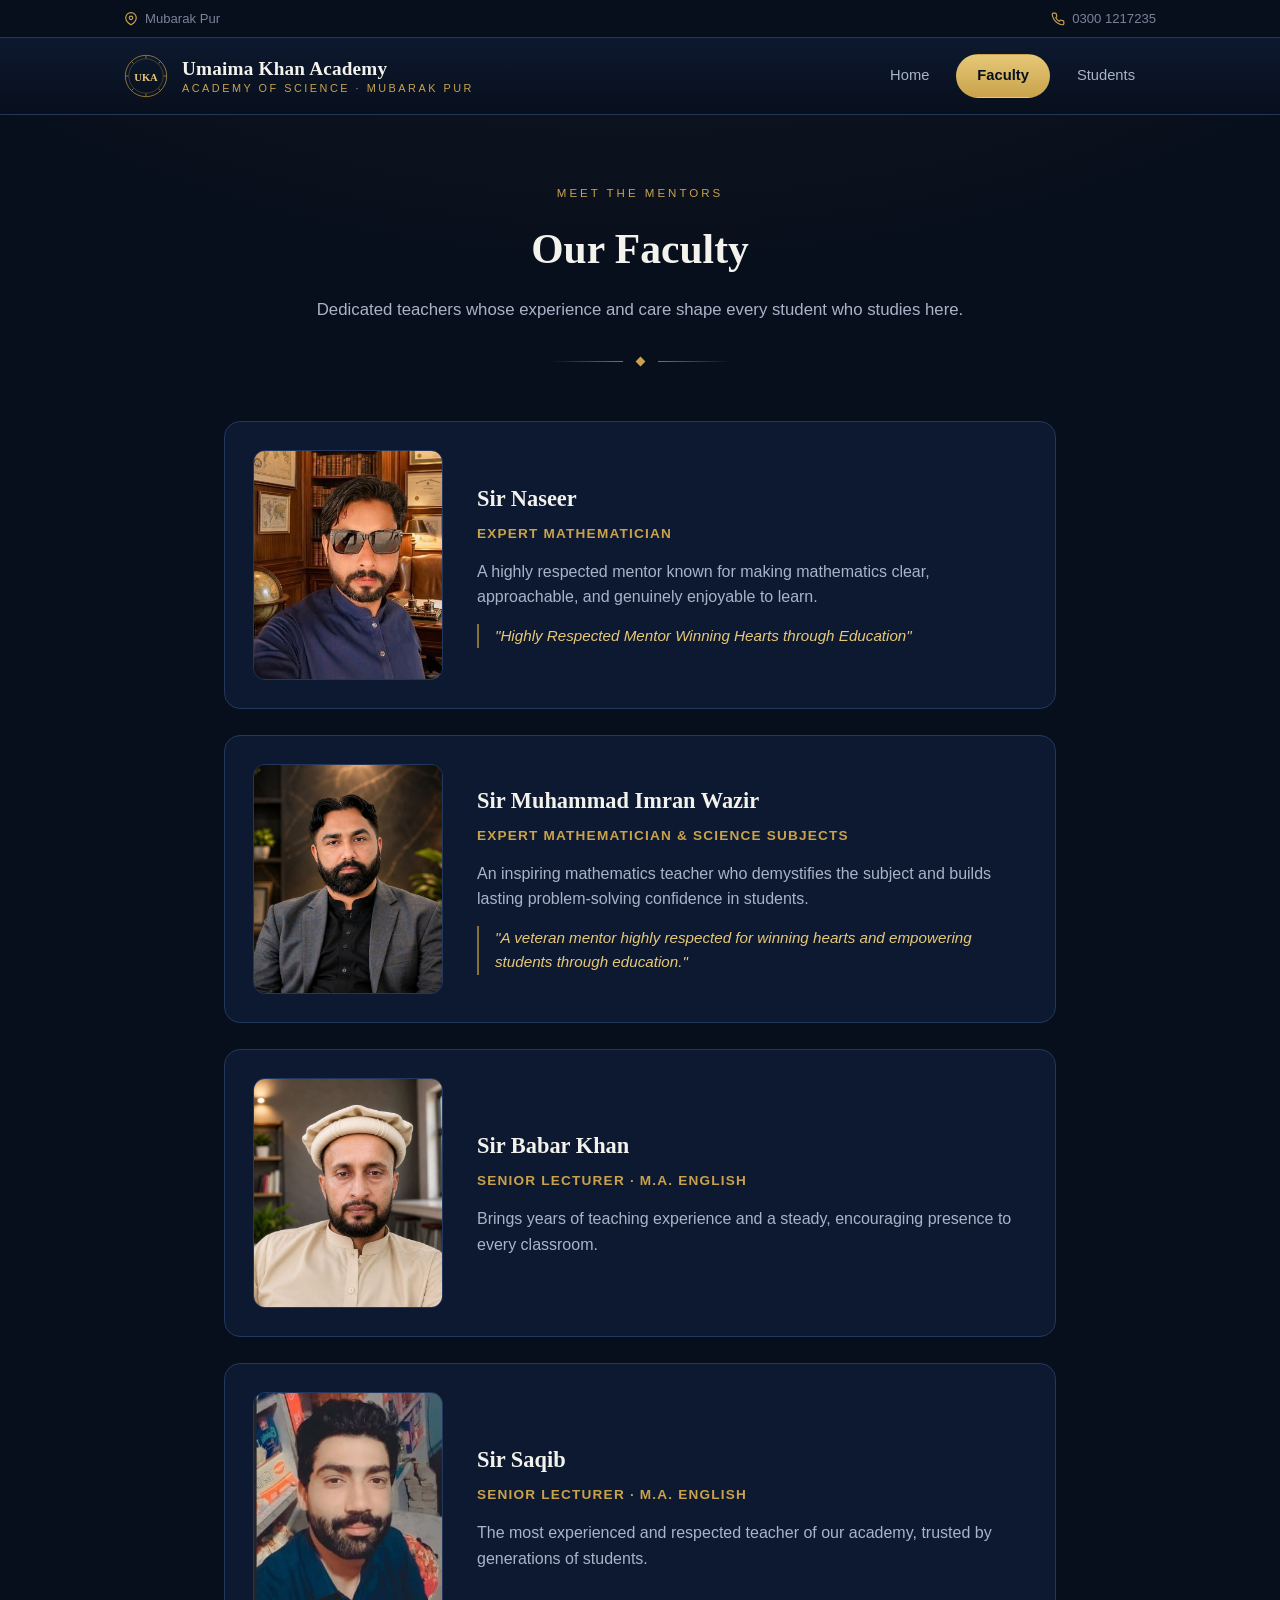
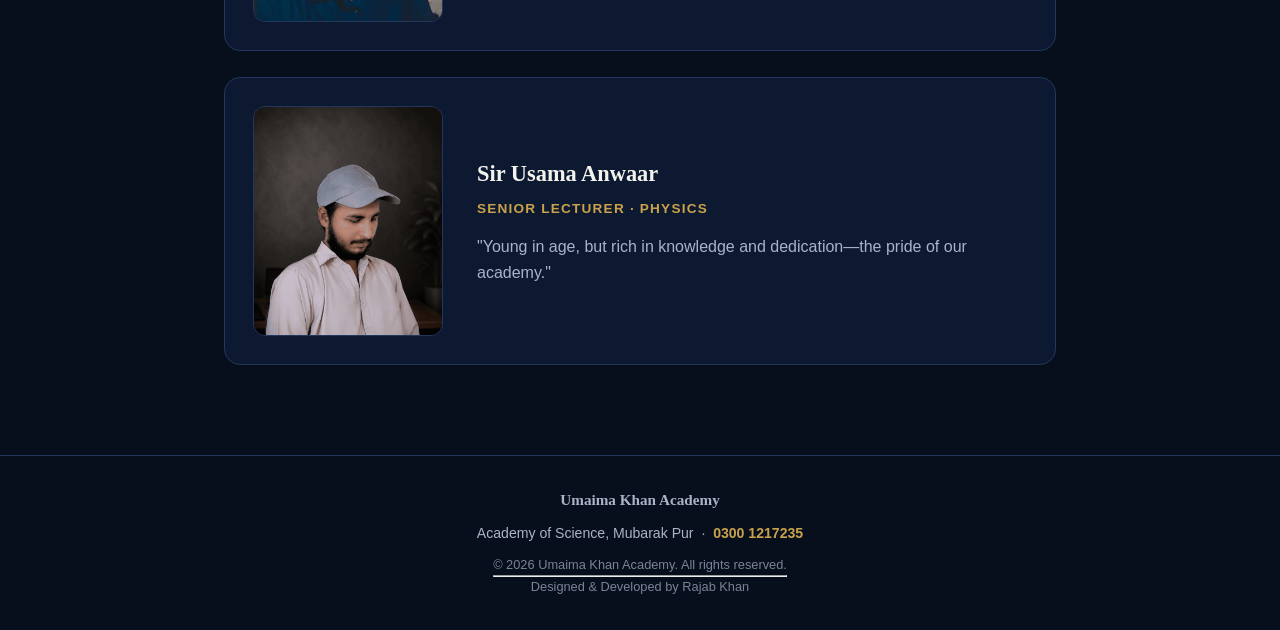
==== commit 1ec4abce: "Update sir.html" ====
--- a/sir.html
+++ b/sir.html
@@ -150,7 +150,7 @@
 
         <div class="teacher-card">
             <div class="teacher-photo">
-                <img src="osama.png" alt="osama" loading="lazy" decoding="async">
+                <img src="osama.jpg" alt="osama" loading="lazy" decoding="async">
             </div>
             <div class="teacher-info">
                 <span class="teacher-name">Sir Usama Anwaar</span>
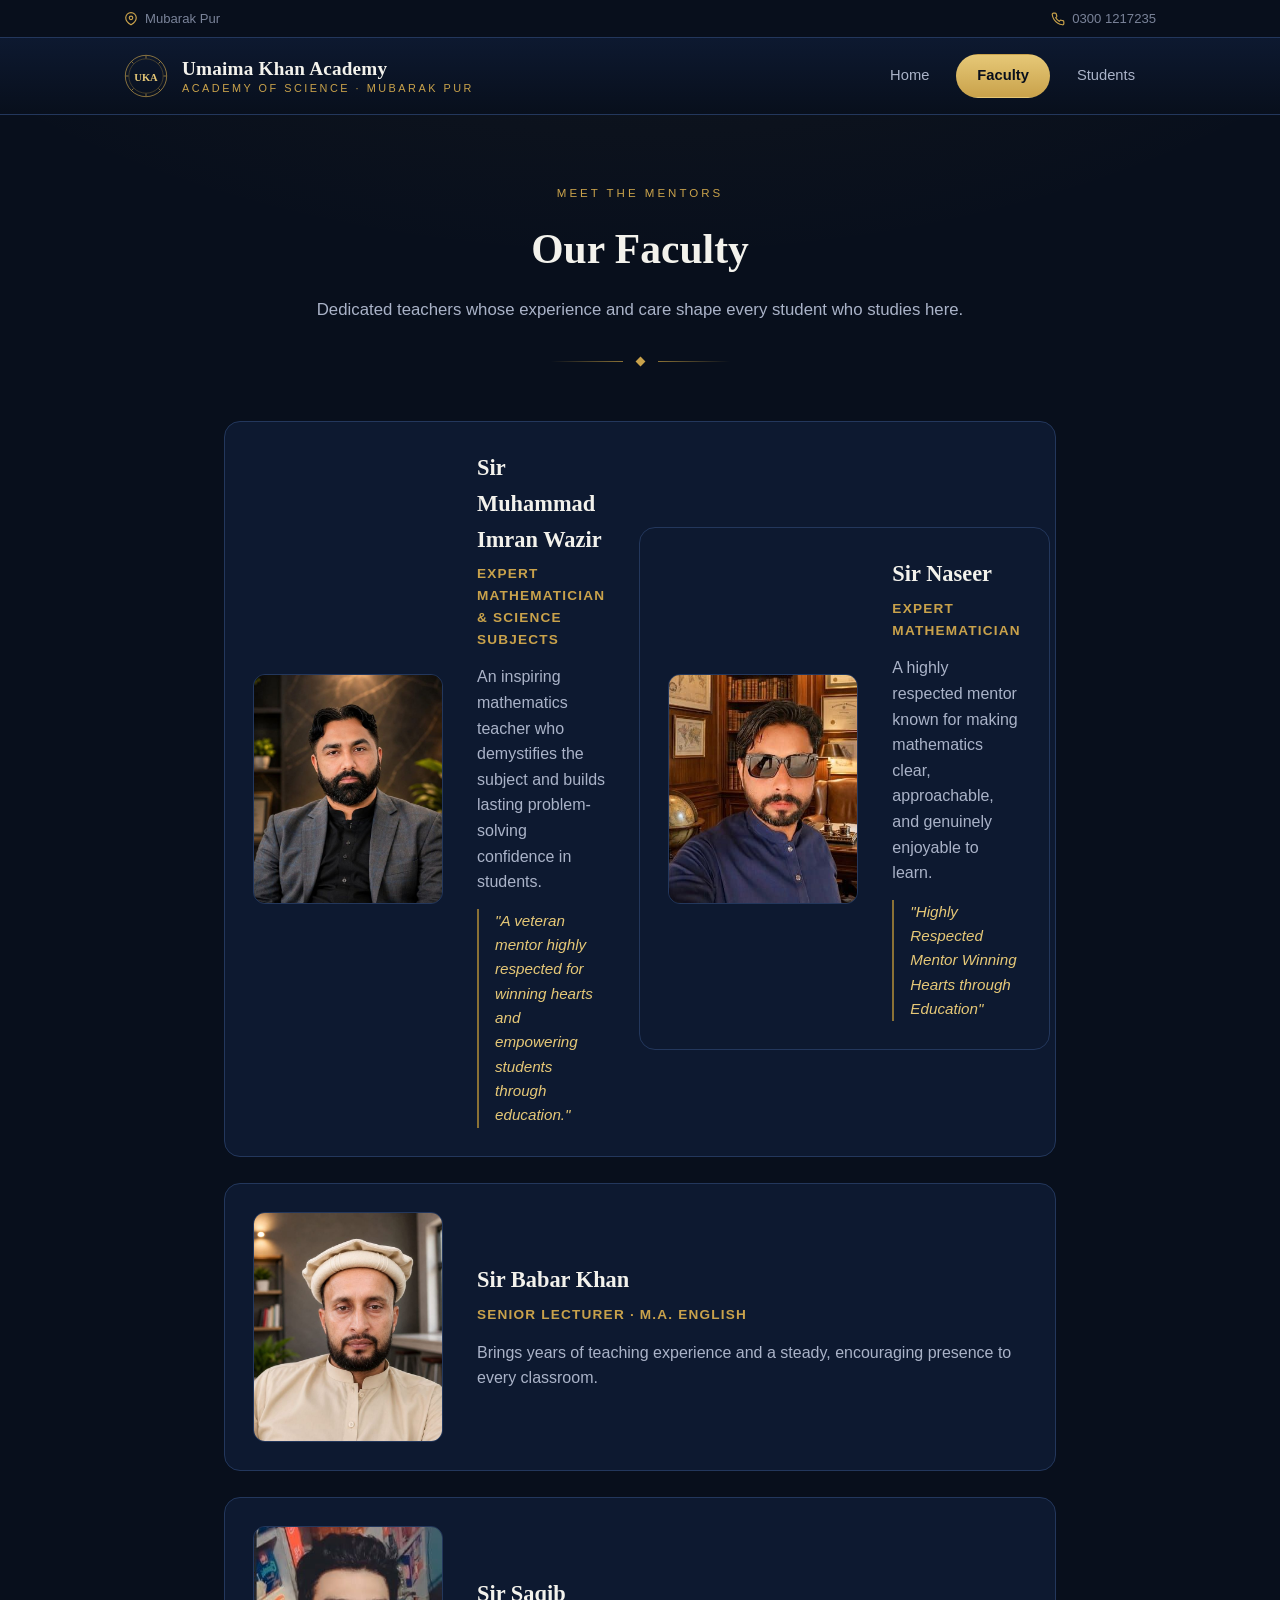
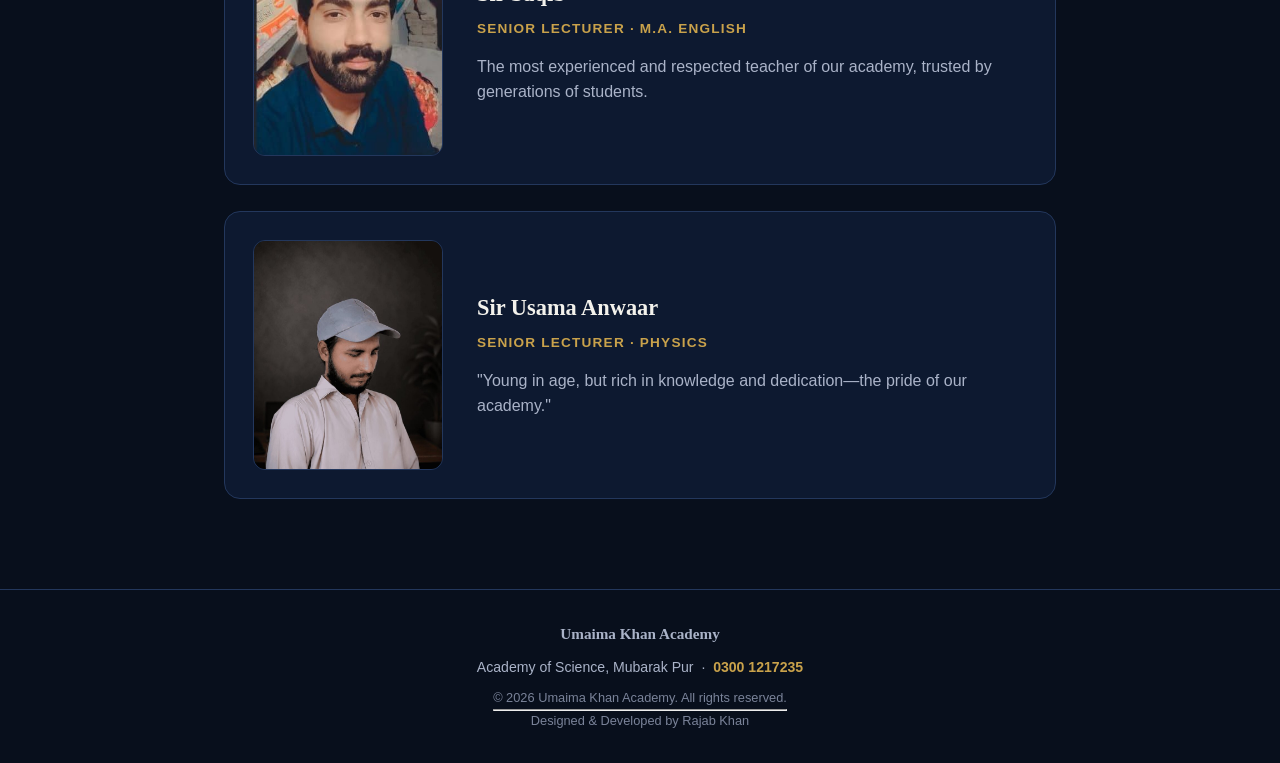
==== commit 8b3a5004: "Update sir.html" ====
--- a/sir.html
+++ b/sir.html
@@ -102,6 +102,18 @@
 
     <main class="faculty-list">
 
+        
+        <div class="teacher-card">
+            <div class="teacher-photo">
+                <img src="imran.jpg" alt="MUHAMMAD IMRAN WAZIR" loading="lazy" decoding="async">
+            </div>
+            <div class="teacher-info">
+                <span class="teacher-name">Sir Muhammad Imran Wazir</span>
+                <span class="teacher-role">Expert Mathematician & Science Subjects</span>
+                <p class="teacher-desc">An inspiring mathematics teacher who demystifies the subject and builds lasting problem-solving confidence in students.</p>
+                <p class="teacher-quote">"A veteran mentor highly respected for winning hearts and empowering students through education."</p>
+            </div>
+            
         <div class="teacher-card">
             <div class="teacher-photo">
                 <img src="naseer.jpg" alt="Sir Naseer" loading="lazy" decoding="async">
@@ -113,17 +125,7 @@
                 <p class="teacher-quote">"Highly Respected Mentor Winning Hearts through Education"</p>
             </div>
         </div>
-        
-        <div class="teacher-card">
-            <div class="teacher-photo">
-                <img src="imran.jpg" alt="MUHAMMAD IMRAN WAZIR" loading="lazy" decoding="async">
-            </div>
-            <div class="teacher-info">
-                <span class="teacher-name">Sir Muhammad Imran Wazir</span>
-                <span class="teacher-role">Expert Mathematician & Science Subjects</span>
-                <p class="teacher-desc">An inspiring mathematics teacher who demystifies the subject and builds lasting problem-solving confidence in students.</p>
-                <p class="teacher-quote">"A veteran mentor highly respected for winning hearts and empowering students through education."</p>
-            </div>
+                    
         </div>
         
         <div class="teacher-card">
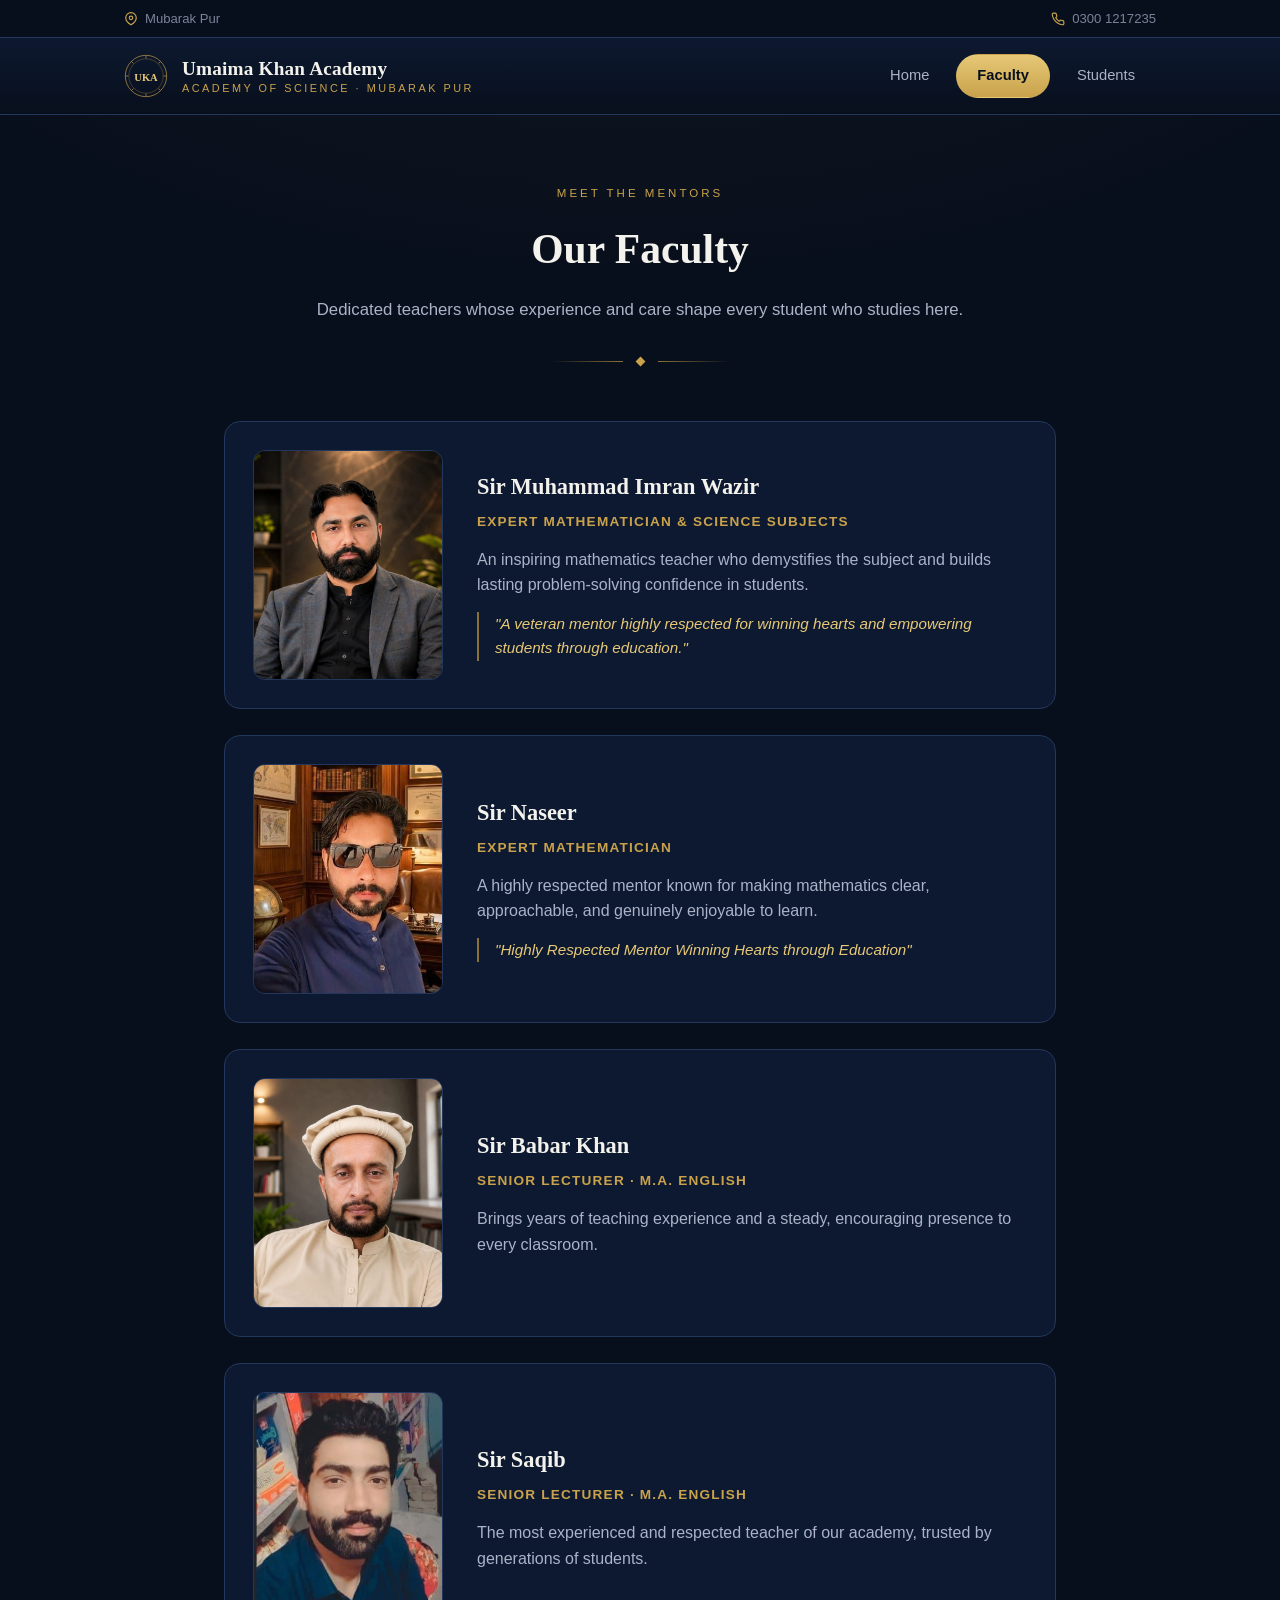
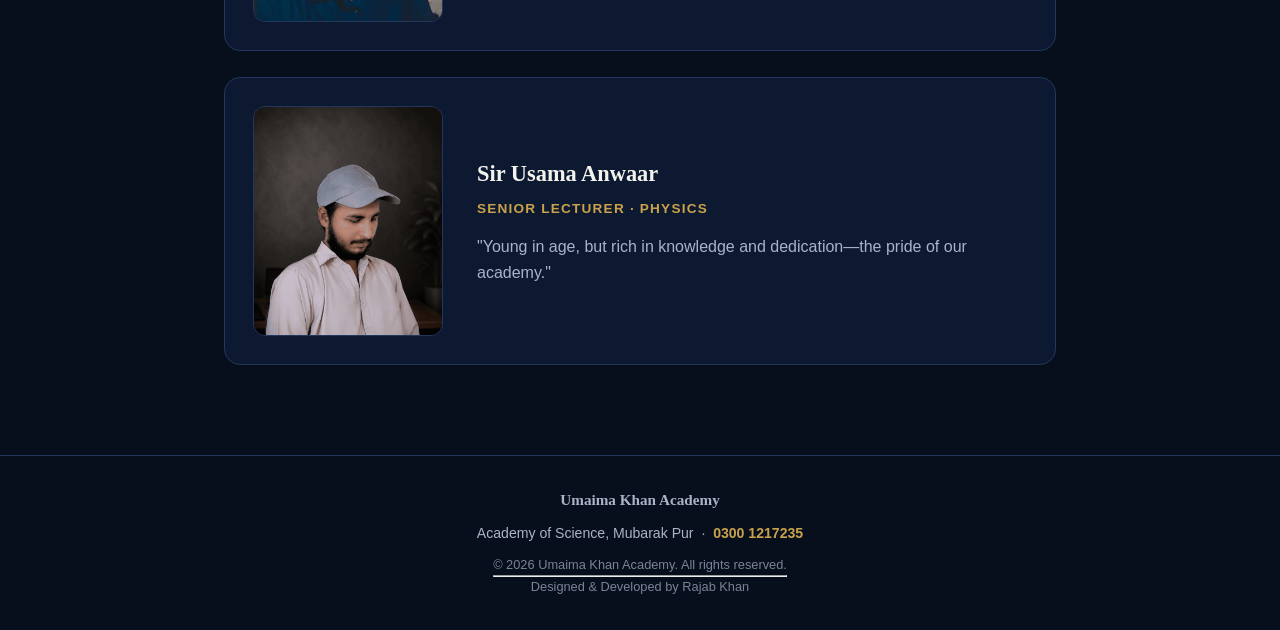
==== commit 74d9be30: "Update sir.html" ====
--- a/sir.html
+++ b/sir.html
@@ -113,7 +113,8 @@
                 <p class="teacher-desc">An inspiring mathematics teacher who demystifies the subject and builds lasting problem-solving confidence in students.</p>
                 <p class="teacher-quote">"A veteran mentor highly respected for winning hearts and empowering students through education."</p>
             </div>
-            
+        </div>  
+        
         <div class="teacher-card">
             <div class="teacher-photo">
                 <img src="naseer.jpg" alt="Sir Naseer" loading="lazy" decoding="async">
@@ -124,8 +125,6 @@
                 <p class="teacher-desc">A highly respected mentor known for making mathematics clear, approachable, and genuinely enjoyable to learn.</p>
                 <p class="teacher-quote">"Highly Respected Mentor Winning Hearts through Education"</p>
             </div>
-        </div>
-                    
         </div>
         
         <div class="teacher-card">
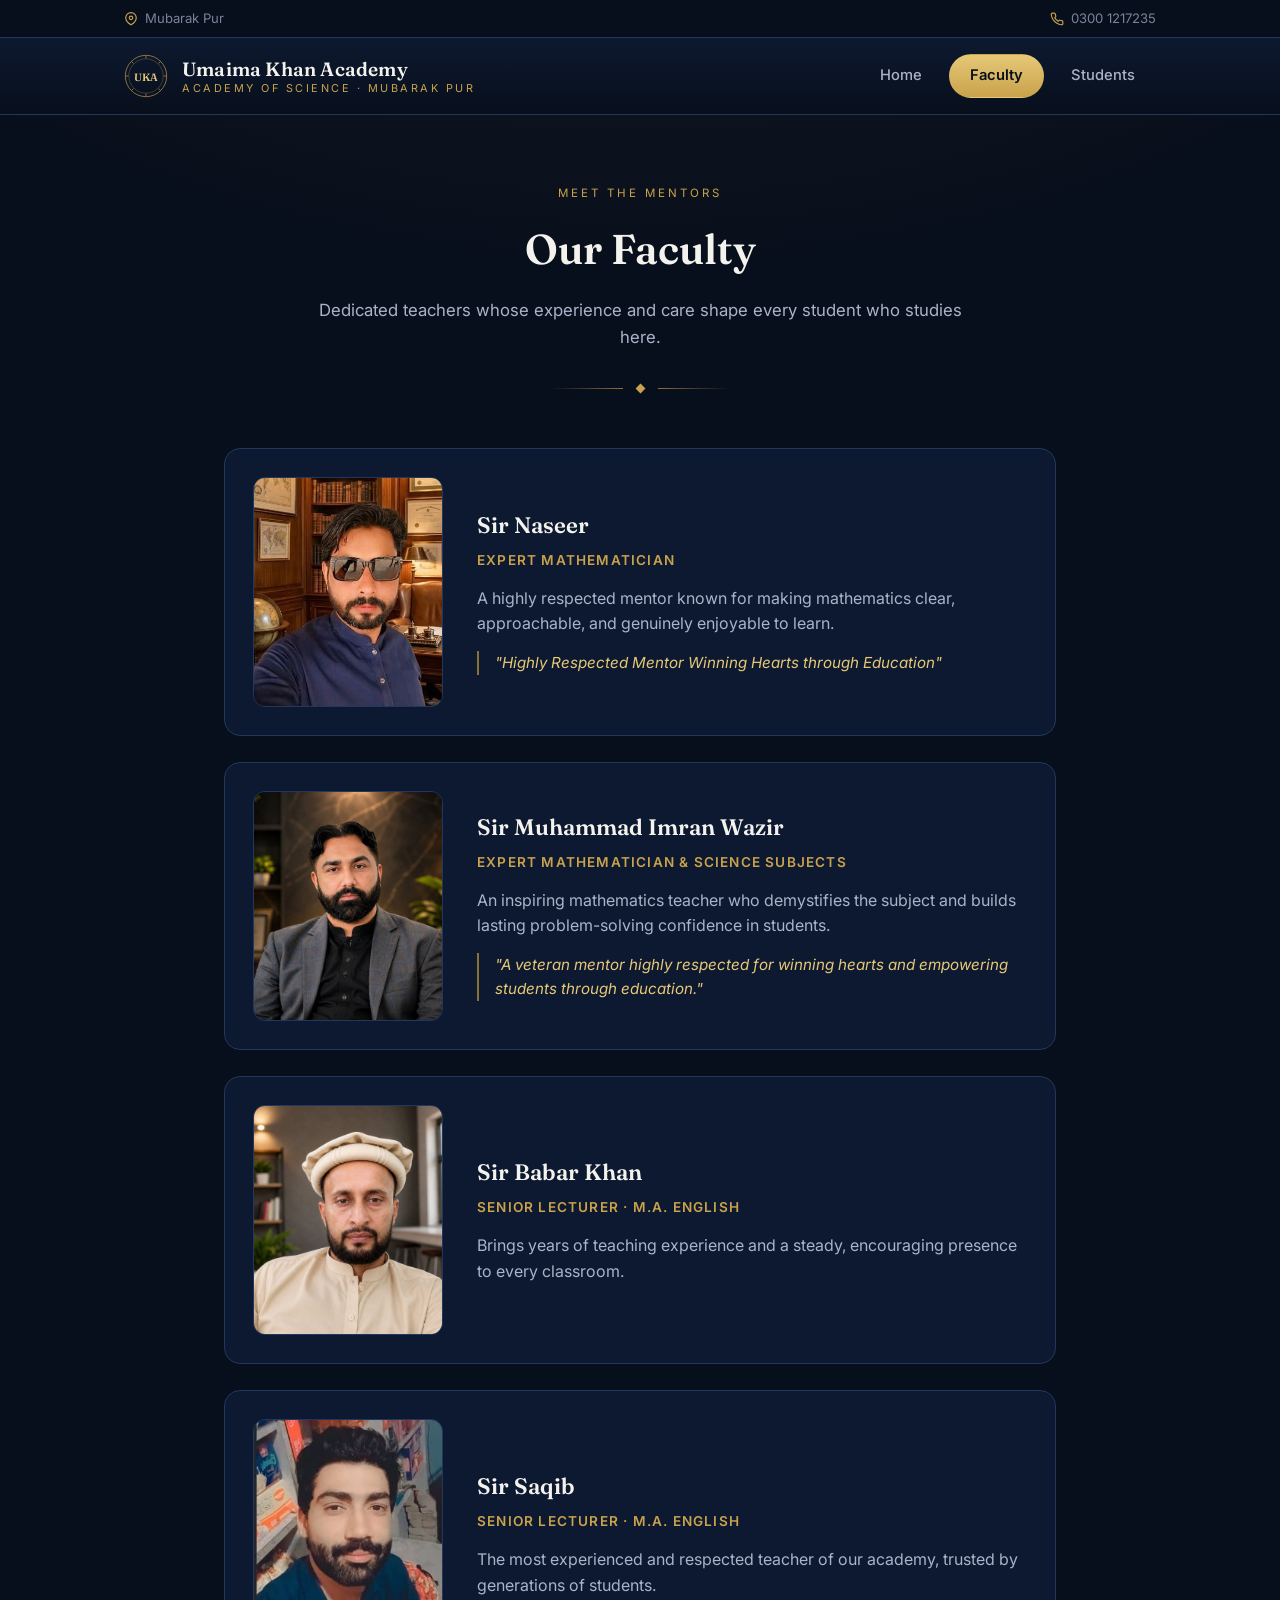
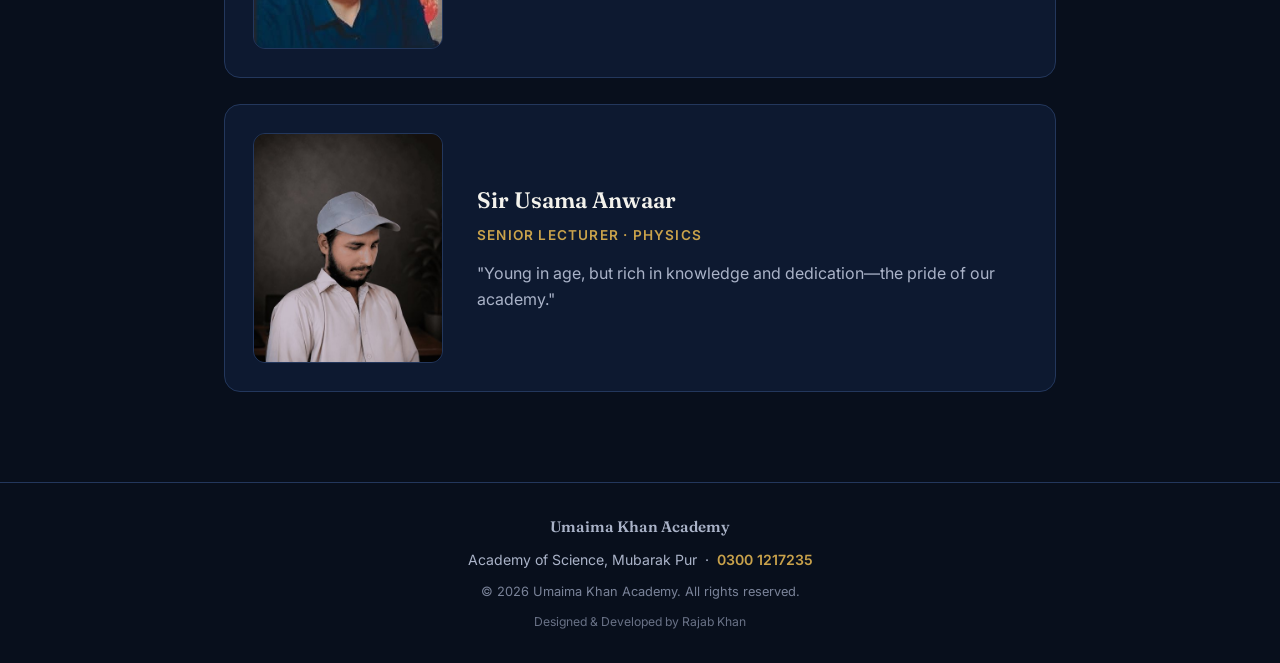
==== commit 1eb3d754: "alnalizic" ====
--- a/sir.html
+++ b/sir.html
@@ -3,12 +3,20 @@
 <head>
     <meta charset="UTF-8">
     <meta name="viewport" content="width=device-width, initial-scale=1.0">
-    <meta name="description" content="Meet the dedicated faculty of Umaima Khan Academy, Mubarak Pur — experienced mentors in Mathematics, Science, and English.">
+    <meta name="description" content="Meet the dedicated faculty of Umaima Khan Academy, Mubarak Pur — experienced mentors in Mathematics, Physics, and English.">
+    <meta property="og:type" content="website">
+    <meta property="og:site_name" content="Umaima Khan Academy">
+    <meta property="og:title" content="Our Faculty — Umaima Khan Academy">
+    <meta property="og:description" content="Meet the dedicated faculty of Umaima Khan Academy, Mubarak Pur — experienced mentors in Mathematics, Physics, and English.">
+    <meta name="twitter:card" content="summary">
+    <meta name="twitter:title" content="Our Faculty — Umaima Khan Academy">
+    <meta name="twitter:description" content="Meet the dedicated faculty of Umaima Khan Academy, Mubarak Pur — experienced mentors in Mathematics, Physics, and English.">
     <meta name="theme-color" content="#080f1c">
     <link rel="icon" href="data:image/svg+xml,%3Csvg xmlns='http://www.w3.org/2000/svg' viewBox='0 0 100 100'%3E%3Ccircle cx='50' cy='50' r='47' fill='%23080f1c'/%3E%3Ccircle cx='50' cy='50' r='40' fill='none' stroke='%23c9a24b' stroke-width='3'/%3E%3Ctext x='50' y='63' text-anchor='middle' font-family='Georgia,serif' font-size='32' font-weight='700' fill='%23e6c877'%3EUKA%3C/text%3E%3C/svg%3E">
     <title>Our Faculty — Umaima Khan Academy</title>
     <link rel="preconnect" href="https://fonts.googleapis.com">
     <link rel="preconnect" href="https://fonts.gstatic.com" crossorigin>
+    <link rel="stylesheet" href="https://fonts.googleapis.com/css2?family=Fraunces:opsz,wght@9..144,500;9..144,600;9..144,700&family=Inter:wght@400;500;600;700&display=swap">
     <link rel="stylesheet" href="css/style.css">
     <script src="js/splash.js" defer></script>
 </head>
@@ -21,6 +29,22 @@
             <span class="spl-corner spl-corner-bl"></span>
             <span class="spl-corner spl-corner-br"></span>
 
+            <svg class="spl-crest" viewBox="0 0 100 100" role="img" aria-label="Umaima Khan Academy crest">
+                <circle cx="50" cy="50" r="47" fill="none" stroke="#c9a24b" stroke-width="1.5"/>
+                <circle cx="50" cy="50" r="39" fill="none" stroke="#8a7135" stroke-width="1"/>
+                <g stroke="#c9a24b" stroke-width="1.5">
+                    <line x1="50" y1="4" x2="50" y2="10"/>
+                    <line x1="50" y1="90" x2="50" y2="96"/>
+                    <line x1="4" y1="50" x2="10" y2="50"/>
+                    <line x1="90" y1="50" x2="96" y2="50"/>
+                    <line x1="17" y1="17" x2="21.5" y2="21.5"/>
+                    <line x1="83" y1="17" x2="78.5" y2="21.5"/>
+                    <line x1="17" y1="83" x2="21.5" y2="78.5"/>
+                    <line x1="83" y1="83" x2="78.5" y2="78.5"/>
+                </g>
+                <text x="50" y="61" text-anchor="middle" font-family="Fraunces, serif" font-size="24" font-weight="600" fill="#e6c877">UKA</text>
+            </svg>
+
             <div class="spl-flourish">
                 <svg viewBox="0 0 60 32" fill="none" xmlns="http://www.w3.org/2000/svg">
                     <path d="M2 16C10 16 12 6 20 6C26 6 26 16 30 16" stroke="currentColor" stroke-width="1" stroke-linecap="round"/>
@@ -32,12 +56,12 @@
             <div class="spl-ornament">
                 <span class="spl-cline"></span><span class="spl-cdiamond"></span><span class="spl-cline spl-right"></span>
             </div>
-            <div class="spl-eyebrow">Academy&amp; education sistem</div>
+            <div class="spl-eyebrow">Welcome to</div>
             <div class="spl-name">
                 <span class="spl-shine"></span>
                 <span class="spl-underline"></span>
             </div>
-            <div class="spl-sub">alnaseer<b> sistem of education</b></div>
+            <div class="spl-sub">Academy of Science, <b>Mubarak Pur</b></div>
 
             <div class="spl-load-wrap">
                 <div class="spl-load-track"><div class="spl-load-fill"></div></div>
@@ -102,22 +126,9 @@
 
     <main class="faculty-list">
 
-        
         <div class="teacher-card">
             <div class="teacher-photo">
-                <img src="imran.jpg" alt="MUHAMMAD IMRAN WAZIR" loading="lazy" decoding="async">
-            </div>
-            <div class="teacher-info">
-                <span class="teacher-name">Sir Muhammad Imran Wazir</span>
-                <span class="teacher-role">Expert Mathematician & Science Subjects</span>
-                <p class="teacher-desc">An inspiring mathematics teacher who demystifies the subject and builds lasting problem-solving confidence in students.</p>
-                <p class="teacher-quote">"A veteran mentor highly respected for winning hearts and empowering students through education."</p>
-            </div>
-        </div>  
-        
-        <div class="teacher-card">
-            <div class="teacher-photo">
-                <img src="naseer.jpg" alt="Sir Naseer" loading="lazy" decoding="async">
+                <img src="naseer.jpg" alt="Sir Naseer" width="343" height="411" loading="lazy" decoding="async">
             </div>
             <div class="teacher-info">
                 <span class="teacher-name">Sir Naseer</span>
@@ -129,7 +140,19 @@
         
         <div class="teacher-card">
             <div class="teacher-photo">
-                <img src="babar.jpg" alt="Sir Babar khan" loading="lazy" decoding="async">
+                <img src="imran.jpg" alt="Sir Muhammad Imran Wazir" width="600" height="600" loading="lazy" decoding="async">
+            </div>
+            <div class="teacher-info">
+                <span class="teacher-name">Sir Muhammad Imran Wazir</span>
+                <span class="teacher-role">Expert Mathematician & Science Subjects</span>
+                <p class="teacher-desc">An inspiring mathematics teacher who demystifies the subject and builds lasting problem-solving confidence in students.</p>
+                <p class="teacher-quote">"A veteran mentor highly respected for winning hearts and empowering students through education."</p>
+            </div>
+        </div>
+        
+        <div class="teacher-card">
+            <div class="teacher-photo">
+                <img src="babar.jpg" alt="Sir Babar Khan" width="600" height="600" loading="lazy" decoding="async">
             </div>
             <div class="teacher-info">
                 <span class="teacher-name">Sir Babar Khan</span>
@@ -140,7 +163,7 @@
 
         <div class="teacher-card">
             <div class="teacher-photo">
-                <img src="saqib.jpg" alt="Sir Saqib" loading="lazy" decoding="async">
+                <img src="saqib.jpg" alt="Sir Saqib" width="295" height="452" loading="lazy" decoding="async">
             </div>
             <div class="teacher-info">
                 <span class="teacher-name">Sir Saqib</span>
@@ -151,7 +174,7 @@
 
         <div class="teacher-card">
             <div class="teacher-photo">
-                <img src="osama.jpg" alt="osama" loading="lazy" decoding="async">
+                <img src="osama.jpg" alt="Sir Usama Anwaar" width="450" height="600" loading="lazy" decoding="async">
             </div>
             <div class="teacher-info">
                 <span class="teacher-name">Sir Usama Anwaar</span>
@@ -166,8 +189,8 @@
         <div class="footer-inner">
             <span class="footer-brand">Umaima Khan Academy</span>
             <span class="footer-contact">Academy of Science, Mubarak Pur &nbsp;·&nbsp; <a href="tel:+923001217235">0300 1217235</a></span>
-            <span class="footer-copy">&copy; 2026 Umaima Khan Academy. All rights reserved. 
-              <hr> Designed & Developed by Rajab Khan</span>
+            <span class="footer-copy">&copy; 2026 Umaima Khan Academy. All rights reserved.</span>
+            <span class="footer-credit">Designed &amp; Developed by Rajab Khan</span>
         </div>
     </footer>
 
--- a/css/style.css
+++ b/css/style.css
@@ -307,6 +307,56 @@
     margin: 0 auto;
     color: var(--text-secondary);
     font-size: 1.05rem;
+}
+
+.hero-cta {
+    display: flex;
+    align-items: center;
+    justify-content: center;
+    flex-wrap: wrap;
+    gap: 14px;
+    margin-top: 30px;
+}
+
+.btn {
+    display: inline-flex;
+    align-items: center;
+    gap: 8px;
+    padding: 13px 28px;
+    border-radius: 999px;
+    font-size: 0.92rem;
+    font-weight: 600;
+    font-family: var(--sans);
+    text-decoration: none;
+    letter-spacing: 0.2px;
+    border: 1px solid transparent;
+    transition: transform 0.25s ease, box-shadow 0.25s ease, border-color 0.25s ease, color 0.25s ease;
+}
+
+.btn svg {
+    flex-shrink: 0;
+}
+
+.btn-primary {
+    background: linear-gradient(180deg, var(--gold-light), var(--gold));
+    color: var(--navy-950);
+}
+
+.btn-primary:hover {
+    transform: translateY(-2px);
+    box-shadow: 0 12px 26px rgba(201, 162, 75, 0.28);
+}
+
+.btn-ghost {
+    background: var(--navy-900);
+    color: var(--text-primary);
+    border-color: var(--navy-border);
+}
+
+.btn-ghost:hover {
+    transform: translateY(-2px);
+    color: var(--gold-light);
+    border-color: var(--gold-dim);
 }
 
 /* ---------- Feature cards ---------- */
@@ -547,6 +597,12 @@
 .footer-copy {
     color: var(--text-muted);
     font-size: 0.8rem;
+}
+
+.footer-credit {
+    color: var(--text-muted);
+    font-size: 0.76rem;
+    opacity: 0.85;
 }
 
 /* ---------- Responsive ---------- */
@@ -722,6 +778,18 @@
     animation-fill-mode: forwards;
 }
 
+.spl-crest {
+    width: 58px;
+    height: 58px;
+    display: block;
+    margin: 0 auto 4px auto;
+    opacity: 0;
+    filter: drop-shadow(0 0 12px rgba(240, 200, 105, 0.4));
+    animation-name: spl-fade-up;
+    animation-timing-function: ease;
+    animation-fill-mode: forwards;
+}
+
 .spl-flourish svg {
     width: 28px;
     height: 15px;
@@ -917,6 +985,7 @@
 
 @media (max-width: 480px) {
     .spl-plaque { padding: 30px 20px; }
+    .spl-crest { width: 46px; height: 46px; }
     .spl-flourish svg { width: 22px; height: 12px; }
     .spl-ornament .spl-cline { width: 24px; }
     .spl-eyebrow { font-size: 0.58rem; letter-spacing: 2.5px; }
